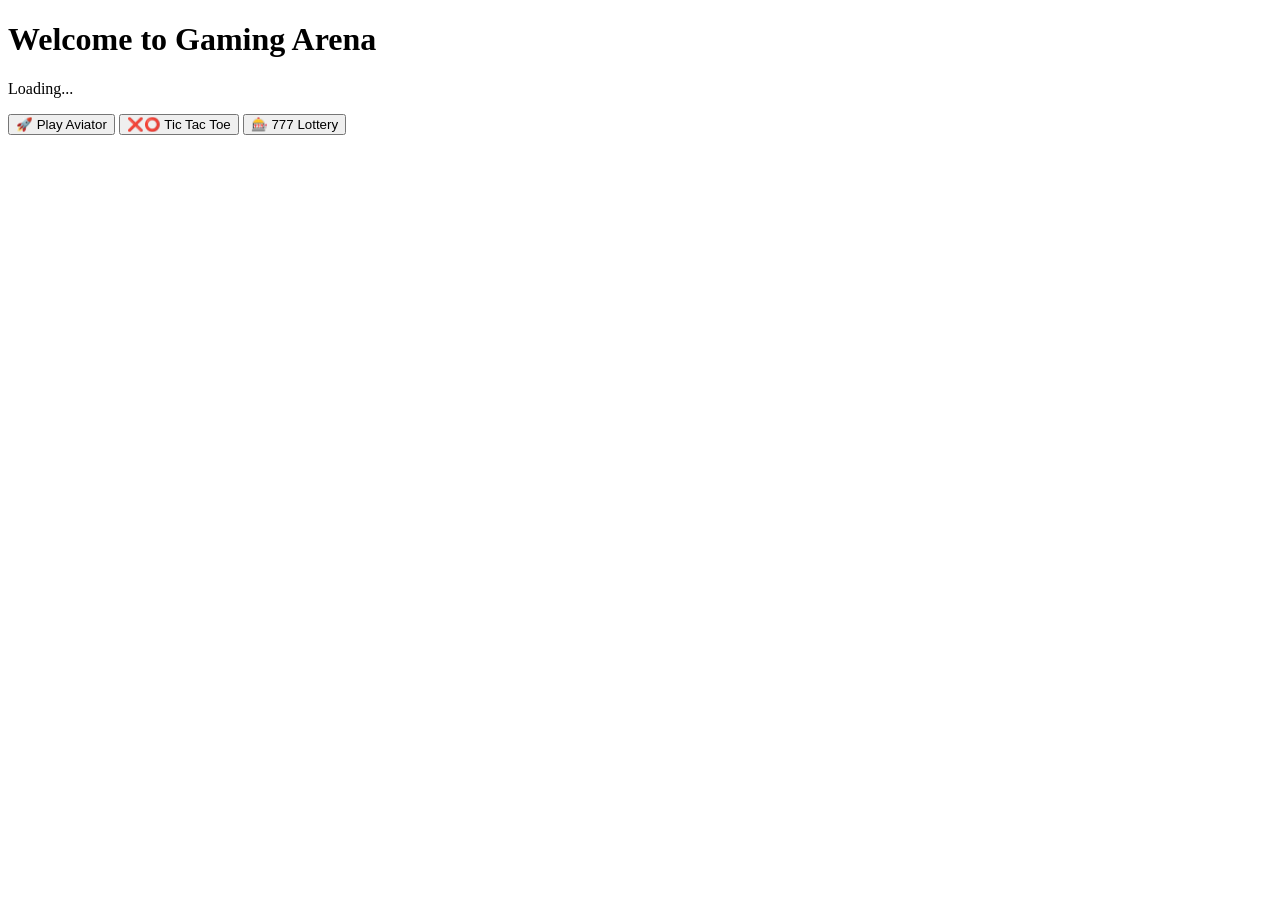
==== index.html @ 608b898a "Add initial HTML structure for game bot" ====
<!DOCTYPE html>
<html lang="en">
<head>
    <meta charset="UTF-8">
    <meta name="viewport" content="width=device-width, initial-scale=1.0">
    <title>My Game Bot</title>
    <!-- Telegram WebApp SDK -->
    <script src="https://telegram.org/js/telegram-web-app.js"></script>
    <link rel="stylesheet" href="style.css">
</head>
<body>
    <div class="container">
        <h1>Welcome to Gaming Arena</h1>
        <p id="user-info">Loading...</p>
        
        <div class="games">
            <button onclick="playGame('Aviator')">🚀 Play Aviator</button>
            <button onclick="playGame('Tic Tac Toe')">❌⭕ Tic Tac Toe</button>
            <button onclick="playGame('777 Lottery')">🎰 777 Lottery</button>
        </div>
    </div>
    <script src="script.js"></script>
</body>
</html>
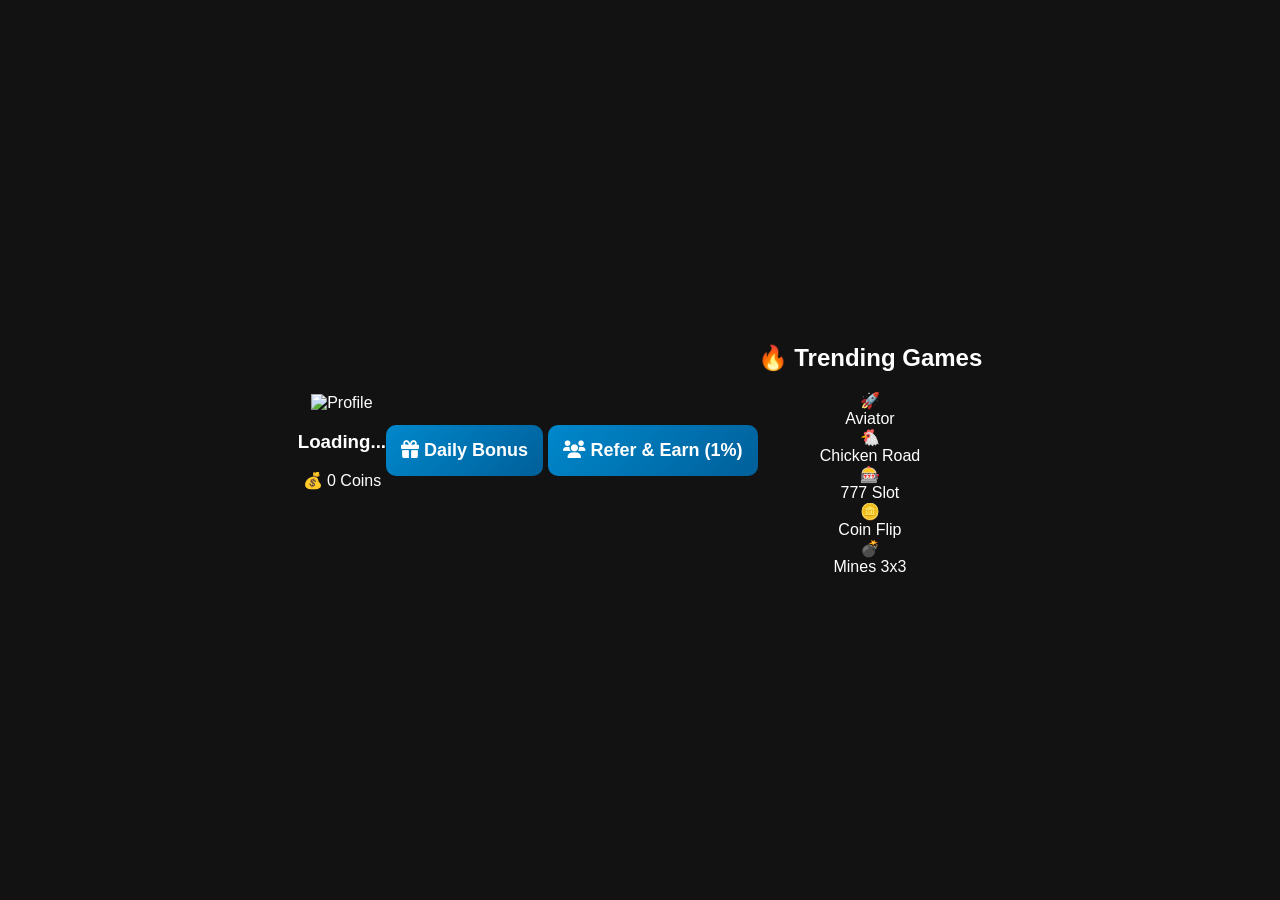
==== commit 1e8b371a: "Update index.html" ====
--- a/index.html
+++ b/index.html
@@ -2,23 +2,69 @@
 <html lang="en">
 <head>
     <meta charset="UTF-8">
-    <meta name="viewport" content="width=device-width, initial-scale=1.0">
-    <title>My Game Bot</title>
-    <!-- Telegram WebApp SDK -->
+    <meta name="viewport" content="width=device-width, initial-scale=1.0, maximum-scale=1.0, user-scalable=no">
+    <title>Pro Gaming Bot</title>
     <script src="https://telegram.org/js/telegram-web-app.js"></script>
     <link rel="stylesheet" href="style.css">
+    <!-- Icons ke liye -->
+    <link rel="stylesheet" href="https://cdnjs.cloudflare.com/ajax/libs/font-awesome/6.0.0/css/all.min.css">
 </head>
 <body>
-    <div class="container">
-        <h1>Welcome to Gaming Arena</h1>
-        <p id="user-info">Loading...</p>
-        
-        <div class="games">
-            <button onclick="playGame('Aviator')">🚀 Play Aviator</button>
-            <button onclick="playGame('Tic Tac Toe')">❌⭕ Tic Tac Toe</button>
-            <button onclick="playGame('777 Lottery')">🎰 777 Lottery</button>
+
+    <!-- Top Header: Profile & Balance -->
+    <header class="top-bar">
+        <div class="profile-section">
+            <img id="user-photo" src="https://via.placeholder.com/50" alt="Profile">
+            <div class="user-info">
+                <h3 id="user-name">Loading...</h3>
+                <p class="balance">💰 <span id="user-balance">0</span> Coins</p>
+            </div>
         </div>
-    </div>
+    </header>
+
+    <!-- Rewards Section (Daily Bonus & Refer) -->
+    <section class="rewards-box">
+        <button id="daily-btn" class="btn reward-btn" onclick="claimDailyBonus()">
+            <i class="fas fa-gift"></i> Daily Bonus
+        </button>
+        <button class="btn refer-btn" onclick="openReferral()">
+            <i class="fas fa-users"></i> Refer & Earn (1%)
+        </button>
+    </section>
+
+    <!-- Games List -->
+    <section class="games-container">
+        <h2>🔥 Trending Games</h2>
+        <div class="games-grid">
+            
+            <div class="game-card" onclick="playGame('Aviator', 10)">
+                <div class="game-icon">🚀</div>
+                <div class="game-title">Aviator</div>
+            </div>
+
+            <div class="game-card" onclick="playGame('Chicken Road', 10)">
+                <div class="game-icon">🐔</div>
+                <div class="game-title">Chicken Road</div>
+            </div>
+
+            <div class="game-card" onclick="playGame('777 Slot', 10)">
+                <div class="game-icon">🎰</div>
+                <div class="game-title">777 Slot</div>
+            </div>
+
+            <div class="game-card" onclick="playGame('Flip', 10)">
+                <div class="game-icon">🪙</div>
+                <div class="game-title">Coin Flip</div>
+            </div>
+
+            <div class="game-card" onclick="playGame('Mines', 10)">
+                <div class="game-icon">💣</div>
+                <div class="game-title">Mines 3x3</div>
+            </div>
+
+        </div>
+    </section>
+
     <script src="script.js"></script>
 </body>
 </html>
--- a/style.css
+++ b/style.css
@@ -0,0 +1,48 @@
+body {
+    background-color: #121212;
+    color: white;
+    font-family: 'Arial', sans-serif;
+    display: flex;
+    justify-content: center;
+    align-items: center;
+    height: 100vh;
+    margin: 0;
+    text-align: center;
+}
+
+.container {
+    background: #1e1e1e;
+    padding: 30px;
+    border-radius: 15px;
+    box-shadow: 0px 4px 15px rgba(0, 0, 0, 0.5);
+    width: 90%;
+    max-width: 400px;
+}
+
+h1 {
+    font-size: 24px;
+    margin-bottom: 10px;
+}
+
+.games {
+    display: flex;
+    flex-direction: column;
+    gap: 15px;
+    margin-top: 25px;
+}
+
+button {
+    background: linear-gradient(135deg, #0088cc, #005f99);
+    color: white;
+    border: none;
+    padding: 15px;
+    font-size: 18px;
+    border-radius: 10px;
+    cursor: pointer;
+    font-weight: bold;
+    transition: transform 0.2s;
+}
+
+button:active {
+    transform: scale(0.95);
+}
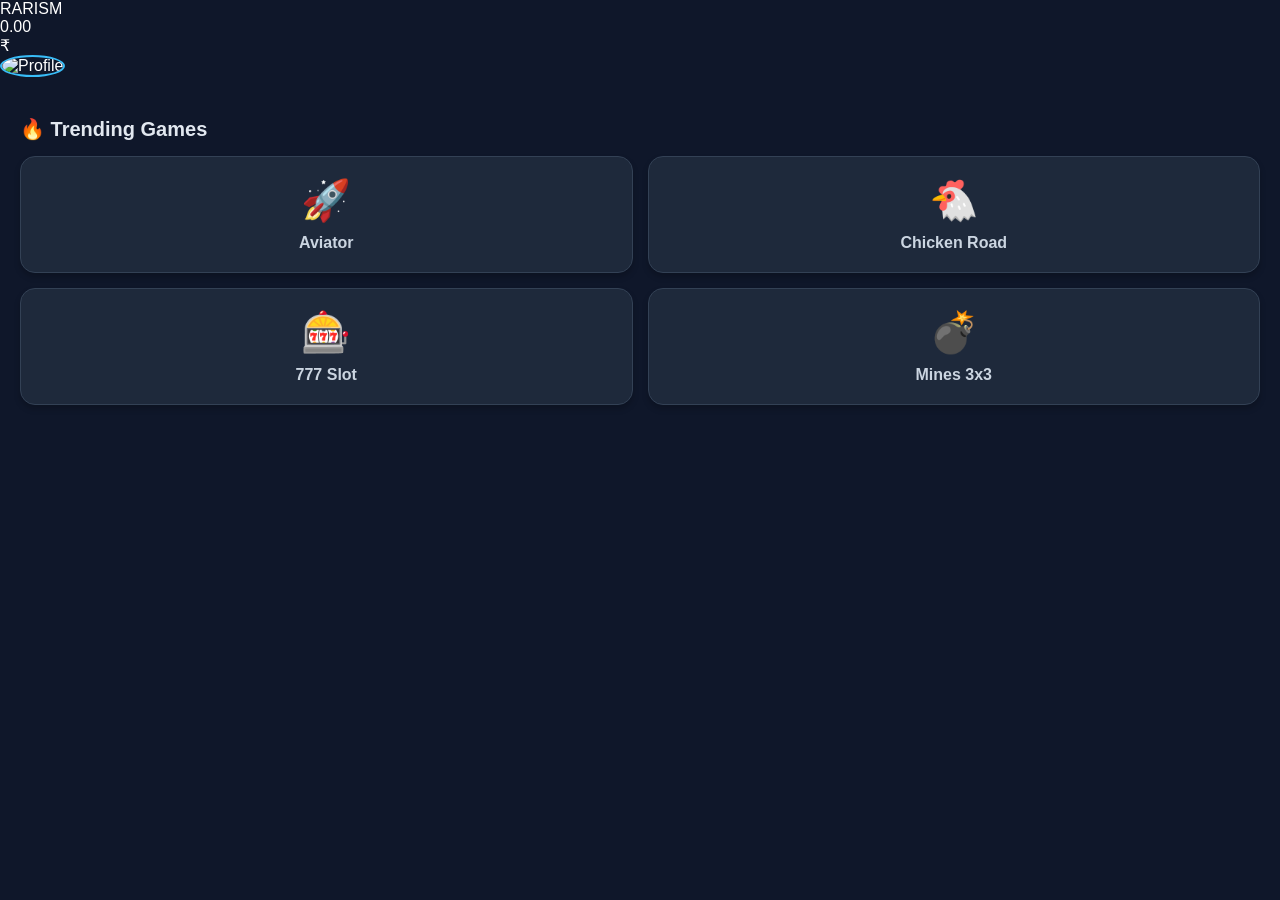
==== commit cdea644a: "Update index.html" ====
--- a/index.html
+++ b/index.html
@@ -3,67 +3,65 @@
 <head>
     <meta charset="UTF-8">
     <meta name="viewport" content="width=device-width, initial-scale=1.0, maximum-scale=1.0, user-scalable=no">
-    <title>Pro Gaming Bot</title>
+    <title>Rarism Gaming</title>
     <script src="https://telegram.org/js/telegram-web-app.js"></script>
     <link rel="stylesheet" href="style.css">
-    <!-- Icons ke liye -->
     <link rel="stylesheet" href="https://cdnjs.cloudflare.com/ajax/libs/font-awesome/6.0.0/css/all.min.css">
 </head>
 <body>
 
-    <!-- Top Header: Profile & Balance -->
-    <header class="top-bar">
-        <div class="profile-section">
-            <img id="user-photo" src="https://via.placeholder.com/50" alt="Profile">
-            <div class="user-info">
-                <h3 id="user-name">Loading...</h3>
-                <p class="balance">💰 <span id="user-balance">0</span> Coins</p>
+    <!-- Naya Top Header -->
+    <header class="new-top-bar">
+        <div class="logo-text">RARISM</div>
+        <div class="user-controls">
+            <div class="balance-pill" onclick="openWallet()">
+                <span id="user-balance">0.00</span>
+                <div class="currency-icon">₹</div>
             </div>
+            <img id="user-photo" src="https://i.imgur.com/6M6H1hU.png" alt="Profile">
         </div>
     </header>
 
-    <!-- Rewards Section (Daily Bonus & Refer) -->
-    <section class="rewards-box">
-        <button id="daily-btn" class="btn reward-btn" onclick="claimDailyBonus()">
-            <i class="fas fa-gift"></i> Daily Bonus
-        </button>
-        <button class="btn refer-btn" onclick="openReferral()">
-            <i class="fas fa-users"></i> Refer & Earn (1%)
-        </button>
-    </section>
+    <!-- Games Section (Same as before, with basic layout) -->
+    <div id="main-dashboard" style="padding-top: 20px;">
+        <section class="games-container">
+            <h2>🔥 Trending Games</h2>
+            <div class="games-grid">
+                <div class="game-card" onclick="alert('Aviator coming soon!')"><div class="game-icon">🚀</div><div class="game-title">Aviator</div></div>
+                <div class="game-card" onclick="alert('Chicken Road coming soon!')"><div class="game-icon">🐔</div><div class="game-title">Chicken Road</div></div>
+                <div class="game-card" onclick="alert('777 Slot coming soon!')"><div class="game-icon">🎰</div><div class="game-title">777 Slot</div></div>
+                <div class="game-card" onclick="alert('Mines coming soon!')"><div class="game-icon">💣</div><div class="game-title">Mines 3x3</div></div>
+            </div>
+        </section>
+    </div>
 
-    <!-- Games List -->
-    <section class="games-container">
-        <h2>🔥 Trending Games</h2>
-        <div class="games-grid">
-            
-            <div class="game-card" onclick="playGame('Aviator', 10)">
-                <div class="game-icon">🚀</div>
-                <div class="game-title">Aviator</div>
-            </div>
+    <!-- WALLET MODALS (Hidden by default) -->
+    <div id="overlay" class="overlay" style="display:none;"></div>
 
-            <div class="game-card" onclick="playGame('Chicken Road', 10)">
-                <div class="game-icon">🐔</div>
-                <div class="game-title">Chicken Road</div>
-            </div>
+    <!-- 1. Wallet Action Modal -->
+    <div id="wallet-modal" class="modal" style="display:none;">
+        <h2>Wallet</h2>
+        <button class="action-btn deposit-btn" onclick="openDepositAmount()">⬇ Deposit</button>
+        <button class="action-btn withdraw-btn" onclick="alert('Withdrawal feature coming soon!')">⬆ Withdrawal</button>
+        <button class="close-btn" onclick="closeModals()">Close</button>
+    </div>
 
-            <div class="game-card" onclick="playGame('777 Slot', 10)">
-                <div class="game-icon">🎰</div>
-                <div class="game-title">777 Slot</div>
-            </div>
+    <!-- 2. Deposit Amount Modal -->
+    <div id="amount-modal" class="modal" style="display:none;">
+        <h2>Enter Amount</h2>
+        <input type="number" id="deposit-amount" placeholder="₹ Amount (Min 100)" min="100">
+        <button class="action-btn deposit-btn" onclick="generateQR()">Next</button>
+        <button class="close-btn" onclick="closeModals()">Cancel</button>
+    </div>
 
-            <div class="game-card" onclick="playGame('Flip', 10)">
-                <div class="game-icon">🪙</div>
-                <div class="game-title">Coin Flip</div>
-            </div>
-
-            <div class="game-card" onclick="playGame('Mines', 10)">
-                <div class="game-icon">💣</div>
-                <div class="game-title">Mines 3x3</div>
-            </div>
-
-        </div>
-    </section>
+    <!-- 3. QR Code Modal -->
+    <div id="qr-modal" class="modal" style="display:none;">
+        <h2>Pay via UPI</h2>
+        <p>Scan QR to pay <strong id="show-amount">₹0</strong></p>
+        <img id="qr-code-img" src="" alt="UPI QR Code" style="margin: 15px 0; border-radius: 10px;">
+        <button class="action-btn deposit-btn" onclick="sendAdminRequest()">Done (Payment Sent)</button>
+        <button class="close-btn" onclick="closeModals()">Cancel</button>
+    </div>
 
     <script src="script.js"></script>
 </body>
--- a/style.css
+++ b/style.css
@@ -1,48 +1,125 @@
+* {
+    margin: 0;
+    padding: 0;
+    box-sizing: border-box;
+    font-family: 'Segoe UI', Tahoma, Geneva, Verdana, sans-serif;
+}
+
 body {
-    background-color: #121212;
+    background-color: #0f172a; /* Deep modern dark blue */
     color: white;
-    font-family: 'Arial', sans-serif;
+    padding-bottom: 20px;
+}
+
+/* Header & Profile */
+.top-bar {
+    background: linear-gradient(135deg, #1e293b, #0f172a);
+    padding: 20px;
+    border-bottom: 1px solid #334155;
+    box-shadow: 0 4px 10px rgba(0,0,0,0.3);
+}
+
+.profile-section {
+    display: flex;
+    align-items: center;
+    gap: 15px;
+}
+
+#user-photo {
+    width: 50px;
+    height: 50px;
+    border-radius: 50%;
+    border: 2px solid #38bdf8; /* Neon blue border */
+    object-fit: cover;
+}
+
+.user-info h3 {
+    font-size: 18px;
+    margin-bottom: 5px;
+}
+
+.balance {
+    font-size: 16px;
+    color: #fbbf24; /* Gold color */
+    font-weight: bold;
+}
+
+/* Rewards Section */
+.rewards-box {
+    display: flex;
+    justify-content: space-between;
+    padding: 15px 20px;
+    gap: 10px;
+}
+
+.btn {
+    flex: 1;
+    padding: 12px;
+    border: none;
+    border-radius: 10px;
+    font-size: 14px;
+    font-weight: bold;
+    cursor: pointer;
     display: flex;
     justify-content: center;
     align-items: center;
-    height: 100vh;
-    margin: 0;
-    text-align: center;
+    gap: 8px;
+    color: white;
+    transition: 0.2s;
 }
 
-.container {
-    background: #1e1e1e;
-    padding: 30px;
-    border-radius: 15px;
-    box-shadow: 0px 4px 15px rgba(0, 0, 0, 0.5);
-    width: 90%;
-    max-width: 400px;
+.btn:active { transform: scale(0.95); }
+
+.reward-btn {
+    background: linear-gradient(135deg, #f59e0b, #d97706);
+    box-shadow: 0 4px 10px rgba(245, 158, 11, 0.3);
 }
 
-h1 {
-    font-size: 24px;
+.refer-btn {
+    background: linear-gradient(135deg, #10b981, #059669);
+    box-shadow: 0 4px 10px rgba(16, 185, 129, 0.3);
+}
+
+/* Games Section */
+.games-container {
+    padding: 20px;
+}
+
+.games-container h2 {
+    font-size: 20px;
+    margin-bottom: 15px;
+    color: #e2e8f0;
+}
+
+.games-grid {
+    display: grid;
+    grid-template-columns: repeat(2, 1fr); /* 2 items per row */
+    gap: 15px;
+}
+
+.game-card {
+    background: #1e293b;
+    border: 1px solid #334155;
+    border-radius: 15px;
+    padding: 20px;
+    text-align: center;
+    cursor: pointer;
+    transition: 0.2s;
+    box-shadow: 0 4px 6px rgba(0,0,0,0.2);
+}
+
+.game-card:active {
+    transform: scale(0.95);
+    background: #334155;
+}
+
+.game-icon {
+    font-size: 40px;
     margin-bottom: 10px;
 }
 
-.games {
-    display: flex;
-    flex-direction: column;
-    gap: 15px;
-    margin-top: 25px;
+.game-title {
+    font-size: 16px;
+    font-weight: bold;
+    color: #cbd5e1;
 }
-
-button {
-    background: linear-gradient(135deg, #0088cc, #005f99);
-    color: white;
-    border: none;
-    padding: 15px;
-    font-size: 18px;
-    border-radius: 10px;
-    cursor: pointer;
-    font-weight: bold;
-    transition: transform 0.2s;
-}
-
-button:active {
-    transform: scale(0.95);
-}
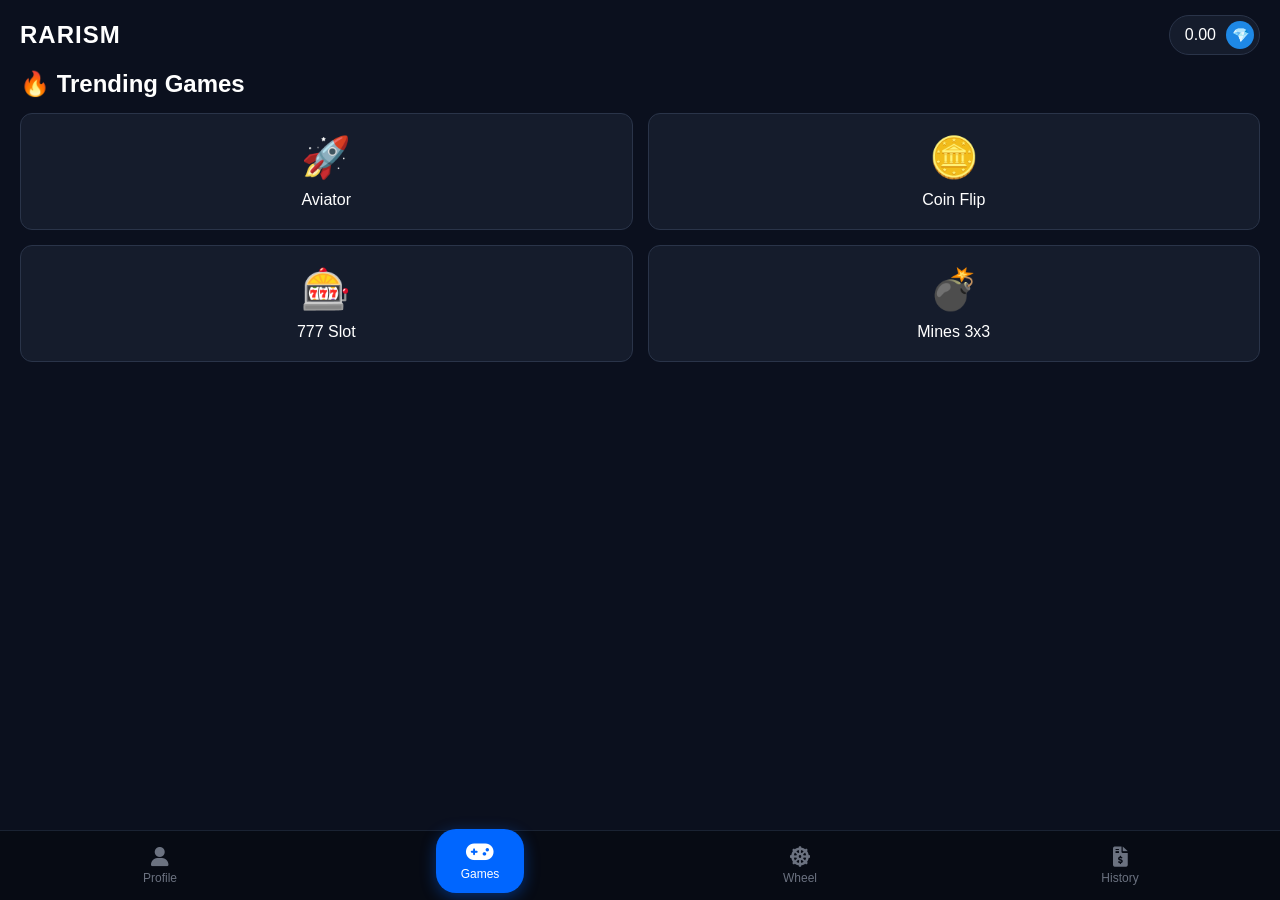
==== commit e211f5d4: "Update index.html" ====
--- a/index.html
+++ b/index.html
@@ -10,58 +10,90 @@
 </head>
 <body>
 
-    <!-- Naya Top Header -->
+    <!-- Header -->
     <header class="new-top-bar">
         <div class="logo-text">RARISM</div>
         <div class="user-controls">
-            <div class="balance-pill" onclick="openWallet()">
+            <div class="balance-pill" onclick="switchPage('profile')">
                 <span id="user-balance">0.00</span>
-                <div class="currency-icon">₹</div>
+                <div class="currency-icon">💎</div>
             </div>
-            <img id="user-photo" src="https://i.imgur.com/6M6H1hU.png" alt="Profile">
         </div>
     </header>
 
-    <!-- Games Section (Same as before, with basic layout) -->
-    <div id="main-dashboard" style="padding-top: 20px;">
+    <!-- PAGE 1: GAMES (Default) -->
+    <div id="page-games" class="page active">
         <section class="games-container">
             <h2>🔥 Trending Games</h2>
             <div class="games-grid">
                 <div class="game-card" onclick="alert('Aviator coming soon!')"><div class="game-icon">🚀</div><div class="game-title">Aviator</div></div>
-                <div class="game-card" onclick="alert('Chicken Road coming soon!')"><div class="game-icon">🐔</div><div class="game-title">Chicken Road</div></div>
+                <div class="game-card" onclick="alert('Coin Flip Coming soon!')"><div class="game-icon">🪙</div><div class="game-title">Coin Flip</div></div>
                 <div class="game-card" onclick="alert('777 Slot coming soon!')"><div class="game-icon">🎰</div><div class="game-title">777 Slot</div></div>
                 <div class="game-card" onclick="alert('Mines coming soon!')"><div class="game-icon">💣</div><div class="game-title">Mines 3x3</div></div>
             </div>
         </section>
     </div>
 
-    <!-- WALLET MODALS (Hidden by default) -->
-    <div id="overlay" class="overlay" style="display:none;"></div>
+    <!-- PAGE 2: PROFILE -->
+    <div id="page-profile" class="page" style="display: none;">
+        <div class="profile-header">
+            <img id="profile-dp" src="https://i.imgur.com/6M6H1hU.png" alt="Profile">
+            <h2 id="profile-name">Guest Player</h2>
+            <p>ID: <span id="profile-id">000000</span></p>
+        </div>
+        
+        <div class="wallet-section">
+            <h3>Total Balance: <span id="profile-balance">0.00</span> 💎 Grams</h3>
+            <div class="wallet-buttons">
+                <button class="btn deposit-btn" onclick="alert('Deposit form here')">⬇ Deposit</button>
+                <button class="btn withdraw-btn" onclick="alert('Withdraw form here')">⬆ Withdraw</button>
+            </div>
+        </div>
 
-    <!-- 1. Wallet Action Modal -->
-    <div id="wallet-modal" class="modal" style="display:none;">
-        <h2>Wallet</h2>
-        <button class="action-btn deposit-btn" onclick="openDepositAmount()">⬇ Deposit</button>
-        <button class="action-btn withdraw-btn" onclick="alert('Withdrawal feature coming soon!')">⬆ Withdrawal</button>
-        <button class="close-btn" onclick="closeModals()">Close</button>
+        <div class="referral-box">
+            <h3>👥 Refer & Earn</h3>
+            <p>Get 1 FREE Spin for every referral!</p>
+            <button class="btn refer-btn" onclick="copyRefLink()">Copy Referral Link</button>
+        </div>
     </div>
 
-    <!-- 2. Deposit Amount Modal -->
-    <div id="amount-modal" class="modal" style="display:none;">
-        <h2>Enter Amount</h2>
-        <input type="number" id="deposit-amount" placeholder="₹ Amount (Min 100)" min="100">
-        <button class="action-btn deposit-btn" onclick="generateQR()">Next</button>
-        <button class="close-btn" onclick="closeModals()">Cancel</button>
+    <!-- PAGE 3: WHEEL -->
+    <div id="page-wheel" class="page" style="display: none;">
+        <h2>Lucky Wheel</h2>
+        <p>Free Spins Available: <strong id="spin-count">0</strong></p>
+        
+        <div class="wheel-box">
+            <div class="pointer">▼</div>
+            <div class="wheel" id="wheel">
+                <!-- JavaScript se slices generate honge -->
+            </div>
+        </div>
+        <button class="btn spin-btn" id="spin-button" onclick="spinWheel()">SPIN NOW</button>
     </div>
 
-    <!-- 3. QR Code Modal -->
-    <div id="qr-modal" class="modal" style="display:none;">
-        <h2>Pay via UPI</h2>
-        <p>Scan QR to pay <strong id="show-amount">₹0</strong></p>
-        <img id="qr-code-img" src="" alt="UPI QR Code" style="margin: 15px 0; border-radius: 10px;">
-        <button class="action-btn deposit-btn" onclick="sendAdminRequest()">Done (Payment Sent)</button>
-        <button class="close-btn" onclick="closeModals()">Cancel</button>
+    <!-- PAGE 4: HISTORY -->
+    <div id="page-history" class="page" style="display: none;">
+        <h2>Transaction History</h2>
+        <div class="history-list" id="history-container">
+            <!-- JavaScript se transactions yahan aayenge -->
+        </div>
     </div>
+
+    <!-- BOTTOM NAVIGATION (Based on 1000054566.png) -->
+    <nav class="bottom-nav">
+        <div class="nav-item" onclick="switchPage('profile')" id="nav-profile">
+            <i class="fas fa-user"></i><span>Profile</span>
+        </div>
+        <div class="nav-item nav-center active" onclick="switchPage('games')" id="nav-games">
+            <div class="center-btn"><i class="fas fa-gamepad"></i><span>Games</span></div>
+        </div>
+        <div class="nav-item" onclick="switchPage('wheel')" id="nav-wheel">
+            <i class="fas fa-dharmachakra"></i><span>Wheel</span>
+        </div>
+        <div class="nav-item" onclick="switchPage('history')" id="nav-history">
+            <i class="fas fa-file-invoice-dollar"></i><span>History</span>
+        </div>
+    </nav>
 
     <script src="script.js"></script>
 </body>
--- a/style.css
+++ b/style.css
@@ -1,125 +1,47 @@
-* {
-    margin: 0;
-    padding: 0;
-    box-sizing: border-box;
-    font-family: 'Segoe UI', Tahoma, Geneva, Verdana, sans-serif;
-}
+* { margin: 0; padding: 0; box-sizing: border-box; font-family: 'Segoe UI', sans-serif; }
+body { background-color: #0b101e; color: white; padding-bottom: 80px; } /* Padding for nav */
 
-body {
-    background-color: #0f172a; /* Deep modern dark blue */
-    color: white;
-    padding-bottom: 20px;
-}
+.new-top-bar { display: flex; justify-content: space-between; align-items: center; padding: 15px 20px; background-color: #0b101e; }
+.logo-text { font-size: 24px; font-weight: 900; letter-spacing: 1px; }
+.balance-pill { display: flex; align-items: center; background: #151c2c; border: 1px solid #2a3449; padding: 5px 5px 5px 15px; border-radius: 30px; cursor: pointer; gap: 10px; }
+.currency-icon { background: #1e88e5; color: white; width: 28px; height: 28px; border-radius: 50%; display: flex; justify-content: center; align-items: center; font-size: 14px; }
 
-/* Header & Profile */
-.top-bar {
-    background: linear-gradient(135deg, #1e293b, #0f172a);
-    padding: 20px;
-    border-bottom: 1px solid #334155;
-    box-shadow: 0 4px 10px rgba(0,0,0,0.3);
-}
+/* Dashboard & Cards */
+.page { animation: fadeIn 0.3s ease-in-out; }
+@keyframes fadeIn { from { opacity: 0; transform: translateY(10px); } to { opacity: 1; transform: translateY(0); } }
+.games-container { padding: 0 20px; }
+.games-grid { display: grid; grid-template-columns: repeat(2, 1fr); gap: 15px; margin-top: 15px; }
+.game-card { background: #151c2c; border: 1px solid #2a3449; border-radius: 12px; padding: 20px; text-align: center; cursor: pointer; }
+.game-icon { font-size: 40px; margin-bottom: 10px; }
 
-.profile-section {
-    display: flex;
-    align-items: center;
-    gap: 15px;
-}
+/* Profile Page */
+.profile-header { text-align: center; padding: 20px; }
+#profile-dp { width: 80px; height: 80px; border-radius: 50%; border: 3px solid #1e88e5; margin-bottom: 10px; }
+.wallet-section, .referral-box { background: #151c2c; margin: 15px 20px; padding: 20px; border-radius: 12px; text-align: center; border: 1px solid #2a3449; }
+.wallet-buttons { display: flex; gap: 10px; margin-top: 15px; }
+.btn { flex: 1; padding: 12px; border: none; border-radius: 8px; font-weight: bold; cursor: pointer; color: white; }
+.deposit-btn { background: #10b981; } .withdraw-btn { background: #ef4444; } .refer-btn { background: #3b82f6; width: 100%; margin-top: 10px;}
 
-#user-photo {
-    width: 50px;
-    height: 50px;
-    border-radius: 50%;
-    border: 2px solid #38bdf8; /* Neon blue border */
-    object-fit: cover;
-}
+/* Wheel Page */
+#page-wheel { text-align: center; padding: 20px; overflow: hidden; }
+.wheel-box { position: relative; width: 300px; height: 300px; margin: 30px auto; }
+.pointer { position: absolute; top: -15px; left: 50%; transform: translateX(-50%); font-size: 30px; color: #ef4444; z-index: 10; }
+.wheel { width: 100%; height: 100%; border-radius: 50%; border: 5px solid #1e88e5; position: relative; overflow: hidden; transition: transform 4s cubic-bezier(0.17, 0.67, 0.1, 1); background: #151c2c; }
+.wheel-slice { position: absolute; width: 50%; height: 50%; top: 0; right: 0; transform-origin: 0% 100%; border-left: 1px solid rgba(255,255,255,0.2); display: flex; justify-content: center; align-items: center; }
+.wheel-slice span { position: absolute; top: 30px; left: -25px; transform: rotate(75deg); font-weight: bold; font-size: 14px; color: white; width: 60px; text-align: center; }
+.spin-btn { background: linear-gradient(135deg, #f59e0b, #d97706); width: 80%; font-size: 20px; margin-top: 20px; padding: 15px; }
 
-.user-info h3 {
-    font-size: 18px;
-    margin-bottom: 5px;
-}
+/* History Page */
+#page-history { padding: 20px; }
+.history-item { display: flex; justify-content: space-between; background: #151c2c; padding: 15px; margin-bottom: 10px; border-radius: 8px; border: 1px solid #2a3449; }
+.hist-win { color: #10b981; } .hist-loss { color: #ef4444; }
 
-.balance {
-    font-size: 16px;
-    color: #fbbf24; /* Gold color */
-    font-weight: bold;
-}
+/* Bottom Navigation (From 1000054566.png) */
+.bottom-nav { position: fixed; bottom: 0; left: 0; width: 100%; height: 70px; background: #070b14; display: flex; justify-content: space-around; align-items: center; border-top: 1px solid #1a2333; z-index: 100; }
+.nav-item { display: flex; flex-direction: column; align-items: center; color: #6b7280; font-size: 12px; cursor: pointer; transition: 0.3s; width: 25%; }
+.nav-item i { font-size: 20px; margin-bottom: 4px; }
+.nav-item.active { color: white; }
 
-/* Rewards Section */
-.rewards-box {
-    display: flex;
-    justify-content: space-between;
-    padding: 15px 20px;
-    gap: 10px;
-}
-
-.btn {
-    flex: 1;
-    padding: 12px;
-    border: none;
-    border-radius: 10px;
-    font-size: 14px;
-    font-weight: bold;
-    cursor: pointer;
-    display: flex;
-    justify-content: center;
-    align-items: center;
-    gap: 8px;
-    color: white;
-    transition: 0.2s;
-}
-
-.btn:active { transform: scale(0.95); }
-
-.reward-btn {
-    background: linear-gradient(135deg, #f59e0b, #d97706);
-    box-shadow: 0 4px 10px rgba(245, 158, 11, 0.3);
-}
-
-.refer-btn {
-    background: linear-gradient(135deg, #10b981, #059669);
-    box-shadow: 0 4px 10px rgba(16, 185, 129, 0.3);
-}
-
-/* Games Section */
-.games-container {
-    padding: 20px;
-}
-
-.games-container h2 {
-    font-size: 20px;
-    margin-bottom: 15px;
-    color: #e2e8f0;
-}
-
-.games-grid {
-    display: grid;
-    grid-template-columns: repeat(2, 1fr); /* 2 items per row */
-    gap: 15px;
-}
-
-.game-card {
-    background: #1e293b;
-    border: 1px solid #334155;
-    border-radius: 15px;
-    padding: 20px;
-    text-align: center;
-    cursor: pointer;
-    transition: 0.2s;
-    box-shadow: 0 4px 6px rgba(0,0,0,0.2);
-}
-
-.game-card:active {
-    transform: scale(0.95);
-    background: #334155;
-}
-
-.game-icon {
-    font-size: 40px;
-    margin-bottom: 10px;
-}
-
-.game-title {
-    font-size: 16px;
-    font-weight: bold;
-    color: #cbd5e1;
-}
+/* Center Game Button Style */
+.nav-center .center-btn { background: #0066FF; color: white; padding: 12px 25px; border-radius: 20px; display: flex; flex-direction: column; align-items: center; box-shadow: 0 4px 15px rgba(0, 102, 255, 0.4); transform: translateY(-5px); }
+.nav-center .center-btn i { font-size: 22px; }
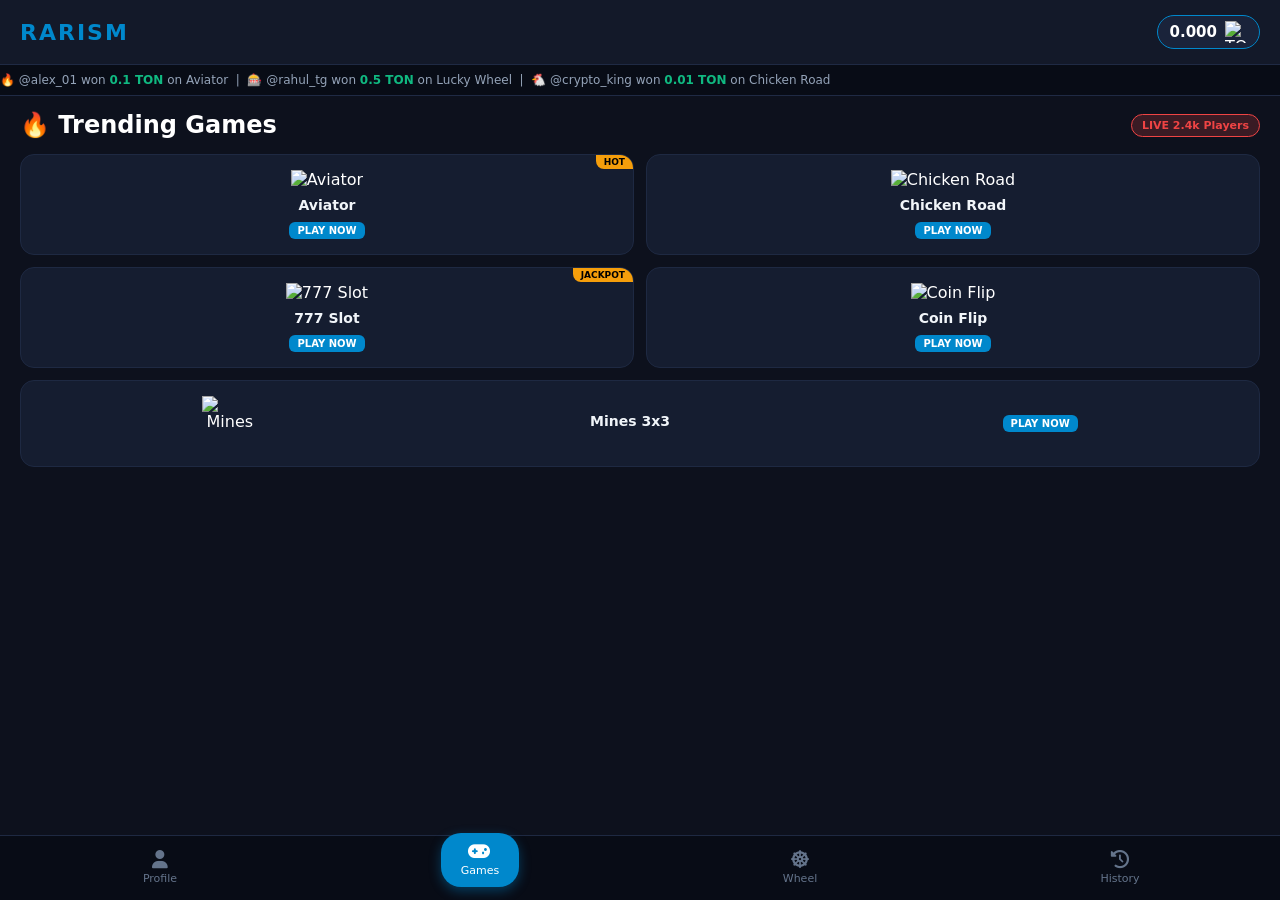
==== commit d48a6133: "Update index.html" ====
--- a/index.html
+++ b/index.html
@@ -3,71 +3,121 @@
 <head>
     <meta charset="UTF-8">
     <meta name="viewport" content="width=device-width, initial-scale=1.0, maximum-scale=1.0, user-scalable=no">
-    <title>Rarism Gaming</title>
+    <title>Rarism Gaming - TON Casino</title>
     <script src="https://telegram.org/js/telegram-web-app.js"></script>
     <link rel="stylesheet" href="style.css">
-    <link rel="stylesheet" href="https://cdnjs.cloudflare.com/ajax/libs/font-awesome/6.0.0/css/all.min.css">
+    <link rel="stylesheet" href="https://cdnjs.cloudflare.com/ajax/libs/font-awesome/6.4.0/css/all.min.css">
 </head>
 <body>
 
-    <!-- Header -->
+    <!-- Header with Official TON Coin Image -->
     <header class="new-top-bar">
         <div class="logo-text">RARISM</div>
         <div class="user-controls">
             <div class="balance-pill" onclick="switchPage('profile')">
-                <span id="user-balance">0.00</span>
-                <div class="currency-icon">💎</div>
+                <span id="user-balance">0.000</span>
+                <img src="https://assets.coingecko.com/coins/images/17980/large/ton_symbol.png" class="ton-icon" alt="TON">
             </div>
         </div>
     </header>
 
-    <!-- PAGE 1: GAMES (Default) -->
+    <!-- Live Winners Ticker Bar (AI Feature) -->
+    <div class="live-ticker">
+        <div class="ticker-content" id="ticker-text">
+            🔥 <span>@alex_01</span> won <b>0.1 TON</b> on Aviator &nbsp;|&nbsp; 
+            🎰 <span>@rahul_tg</span> won <b>0.5 TON</b> on Lucky Wheel &nbsp;|&nbsp;
+            🐔 <span>@crypto_king</span> won <b>0.01 TON</b> on Chicken Road
+        </div>
+    </div>
+
+    <!-- PAGE 1: GAMES -->
     <div id="page-games" class="page active">
         <section class="games-container">
-            <h2>🔥 Trending Games</h2>
+            <div class="section-title">
+                <h2>🔥 Trending Games</h2>
+                <span class="live-badge">LIVE 2.4k Players</span>
+            </div>
+            
             <div class="games-grid">
-                <div class="game-card" onclick="alert('Aviator coming soon!')"><div class="game-icon">🚀</div><div class="game-title">Aviator</div></div>
-                <div class="game-card" onclick="alert('Coin Flip Coming soon!')"><div class="game-icon">🪙</div><div class="game-title">Coin Flip</div></div>
-                <div class="game-card" onclick="alert('777 Slot coming soon!')"><div class="game-icon">🎰</div><div class="game-title">777 Slot</div></div>
-                <div class="game-card" onclick="alert('Mines coming soon!')"><div class="game-icon">💣</div><div class="game-title">Mines 3x3</div></div>
+                
+                <div class="game-card" onclick="alert('Aviator coming soon!')">
+                    <div class="game-badge">HOT</div>
+                    <img src="https://cdn-icons-png.flaticon.com/512/1356/1356479.png" class="game-img" alt="Aviator">
+                    <div class="game-title">Aviator</div>
+                    <span class="play-tag">PLAY NOW</span>
+                </div>
+
+                <div class="game-card" onclick="alert('Chicken Road coming soon!')">
+                    <img src="https://cdn-icons-png.flaticon.com/512/2632/2632833.png" class="game-img" alt="Chicken Road">
+                    <div class="game-title">Chicken Road</div>
+                    <span class="play-tag">PLAY NOW</span>
+                </div>
+
+                <div class="game-card" onclick="alert('777 Slot coming soon!')">
+                    <div class="game-badge">JACKPOT</div>
+                    <img src="https://cdn-icons-png.flaticon.com/512/1055/1055663.png" class="game-img" alt="777 Slot">
+                    <div class="game-title">777 Slot</div>
+                    <span class="play-tag">PLAY NOW</span>
+                </div>
+
+                <div class="game-card" onclick="alert('Coin Flip coming soon!')">
+                    <img src="https://cdn-icons-png.flaticon.com/512/1490/1490848.png" class="game-img" alt="Coin Flip">
+                    <div class="game-title">Coin Flip</div>
+                    <span class="play-tag">PLAY NOW</span>
+                </div>
+
+                <div class="game-card full-width" onclick="alert('Mines coming soon!')">
+                    <img src="https://cdn-icons-png.flaticon.com/512/811/811452.png" class="game-img" alt="Mines">
+                    <div class="game-title">Mines 3x3</div>
+                    <span class="play-tag">PLAY NOW</span>
+                </div>
+
             </div>
         </section>
     </div>
 
     <!-- PAGE 2: PROFILE -->
     <div id="page-profile" class="page" style="display: none;">
-        <div class="profile-header">
-            <img id="profile-dp" src="https://i.imgur.com/6M6H1hU.png" alt="Profile">
+        <div class="profile-card">
+            <img id="profile-dp" src="https://cdn-icons-png.flaticon.com/512/3177/3177440.png" alt="Profile">
             <h2 id="profile-name">Guest Player</h2>
-            <p>ID: <span id="profile-id">000000</span></p>
+            <p class="user-id">ID: <span id="profile-id">000000</span></p>
         </div>
         
-        <div class="wallet-section">
-            <h3>Total Balance: <span id="profile-balance">0.00</span> 💎 Grams</h3>
+        <div class="wallet-card">
+            <p class="balance-label">Total Balance</p>
+            <h1 class="balance-val"><span id="profile-balance">0.000</span> <small>TON</small></h1>
             <div class="wallet-buttons">
-                <button class="btn deposit-btn" onclick="alert('Deposit form here')">⬇ Deposit</button>
-                <button class="btn withdraw-btn" onclick="alert('Withdraw form here')">⬆ Withdraw</button>
+                <button class="btn deposit-btn" onclick="alert('Deposit Window')"><i class="fas fa-arrow-down"></i> Deposit</button>
+                <button class="btn withdraw-btn" onclick="alert('Withdraw Window')"><i class="fas fa-arrow-up"></i> Withdraw</button>
             </div>
         </div>
 
         <div class="referral-box">
-            <h3>👥 Refer & Earn</h3>
-            <p>Get 1 FREE Spin for every referral!</p>
-            <button class="btn refer-btn" onclick="copyRefLink()">Copy Referral Link</button>
+            <div class="ref-icon"><i class="fas fa-gift"></i></div>
+            <h3>Refer & Earn Spins</h3>
+            <p>Get <b>1 FREE Spin</b> + <b>1% Commission</b> for every referred friend!</p>
+            <button class="btn refer-btn" onclick="copyRefLink()"><i class="fas fa-copy"></i> Copy Referral Link</button>
         </div>
     </div>
 
-    <!-- PAGE 3: WHEEL -->
+    <!-- PAGE 3: WHEEL (RESTRUCTURED NO-SKEW DESIGN) -->
     <div id="page-wheel" class="page" style="display: none;">
-        <h2>Lucky Wheel</h2>
-        <p>Free Spins Available: <strong id="spin-count">0</strong></p>
+        <div class="wheel-header">
+            <h2>💎 TON Lucky Wheel</h2>
+            <div class="spin-counter-badge">Spins Remaining: <strong id="spin-count">1</strong></div>
+        </div>
         
-        <div class="wheel-box">
-            <div class="pointer">▼</div>
-            <div class="wheel" id="wheel">
-                <!-- JavaScript se slices generate honge -->
+        <div class="wheel-container">
+            <div class="wheel-pointer"></div>
+            <div class="wheel-center-cap">
+                <img src="https://assets.coingecko.com/coins/images/17980/large/ton_symbol.png" alt="TON">
+            </div>
+            <div class="wheel-board" id="wheel-board">
+                <!-- Clean JS Rendered Slices -->
             </div>
         </div>
+
         <button class="btn spin-btn" id="spin-button" onclick="spinWheel()">SPIN NOW</button>
     </div>
 
@@ -75,11 +125,23 @@
     <div id="page-history" class="page" style="display: none;">
         <h2>Transaction History</h2>
         <div class="history-list" id="history-container">
-            <!-- JavaScript se transactions yahan aayenge -->
+            <!-- History Records -->
         </div>
     </div>
 
-    <!-- BOTTOM NAVIGATION (Based on 1000054566.png) -->
+    <!-- WIN WINNER MODAL CELEBRATION (AI Feature) -->
+    <div id="win-modal" class="modal-overlay" style="display: none;">
+        <div class="win-card">
+            <div class="sparkles">✨</div>
+            <img src="https://assets.coingecko.com/coins/images/17980/large/ton_symbol.png" class="win-icon" alt="TON">
+            <h2>CONGRATULATIONS!</h2>
+            <p>You won</p>
+            <h1 id="win-amount-text">0.001 TON</h1>
+            <button class="btn claim-btn" onclick="closeWinModal()">CLAIM REWARD</button>
+        </div>
+    </div>
+
+    <!-- BOTTOM NAVIGATION -->
     <nav class="bottom-nav">
         <div class="nav-item" onclick="switchPage('profile')" id="nav-profile">
             <i class="fas fa-user"></i><span>Profile</span>
@@ -91,7 +153,7 @@
             <i class="fas fa-dharmachakra"></i><span>Wheel</span>
         </div>
         <div class="nav-item" onclick="switchPage('history')" id="nav-history">
-            <i class="fas fa-file-invoice-dollar"></i><span>History</span>
+            <i class="fas fa-history"></i><span>History</span>
         </div>
     </nav>
 
--- a/style.css
+++ b/style.css
@@ -1,47 +1,82 @@
-* { margin: 0; padding: 0; box-sizing: border-box; font-family: 'Segoe UI', sans-serif; }
-body { background-color: #0b101e; color: white; padding-bottom: 80px; } /* Padding for nav */
+* { margin: 0; padding: 0; box-sizing: border-box; font-family: 'Segoe UI', system-ui, sans-serif; }
+body { background-color: #0d111d; color: #ffffff; padding-bottom: 80px; overflow-x: hidden; }
 
-.new-top-bar { display: flex; justify-content: space-between; align-items: center; padding: 15px 20px; background-color: #0b101e; }
-.logo-text { font-size: 24px; font-weight: 900; letter-spacing: 1px; }
-.balance-pill { display: flex; align-items: center; background: #151c2c; border: 1px solid #2a3449; padding: 5px 5px 5px 15px; border-radius: 30px; cursor: pointer; gap: 10px; }
-.currency-icon { background: #1e88e5; color: white; width: 28px; height: 28px; border-radius: 50%; display: flex; justify-content: center; align-items: center; font-size: 14px; }
+/* Top Bar */
+.new-top-bar { display: flex; justify-content: space-between; align-items: center; padding: 15px 20px; background: #131929; border-bottom: 1px solid #1f2a44; }
+.logo-text { font-size: 22px; font-weight: 900; letter-spacing: 2px; color: #0088cc; }
+.balance-pill { display: flex; align-items: center; background: #1a233a; border: 1px solid #0088cc; padding: 5px 12px; border-radius: 30px; gap: 8px; cursor: pointer; }
+#user-balance { font-weight: bold; font-size: 15px; color: #ffffff; }
+.ton-icon { width: 22px; height: 22px; }
 
-/* Dashboard & Cards */
-.page { animation: fadeIn 0.3s ease-in-out; }
-@keyframes fadeIn { from { opacity: 0; transform: translateY(10px); } to { opacity: 1; transform: translateY(0); } }
-.games-container { padding: 0 20px; }
-.games-grid { display: grid; grid-template-columns: repeat(2, 1fr); gap: 15px; margin-top: 15px; }
-.game-card { background: #151c2c; border: 1px solid #2a3449; border-radius: 12px; padding: 20px; text-align: center; cursor: pointer; }
-.game-icon { font-size: 40px; margin-bottom: 10px; }
+/* Ticker Bar */
+.live-ticker { background: #080c16; padding: 8px 0; overflow: hidden; white-space: nowrap; border-bottom: 1px solid #1f2a44; font-size: 12px; color: #94a3b8; }
+.ticker-content { display: inline-block; animation: ticker 20s linear infinite; }
+.ticker-content b { color: #10b981; }
+@keyframes ticker { 0% { transform: translateX(100%); } 100% { transform: translateX(-100%); } }
 
-/* Profile Page */
-.profile-header { text-align: center; padding: 20px; }
-#profile-dp { width: 80px; height: 80px; border-radius: 50%; border: 3px solid #1e88e5; margin-bottom: 10px; }
-.wallet-section, .referral-box { background: #151c2c; margin: 15px 20px; padding: 20px; border-radius: 12px; text-align: center; border: 1px solid #2a3449; }
-.wallet-buttons { display: flex; gap: 10px; margin-top: 15px; }
-.btn { flex: 1; padding: 12px; border: none; border-radius: 8px; font-weight: bold; cursor: pointer; color: white; }
-.deposit-btn { background: #10b981; } .withdraw-btn { background: #ef4444; } .refer-btn { background: #3b82f6; width: 100%; margin-top: 10px;}
+/* Section Title */
+.section-title { display: flex; justify-content: space-between; align-items: center; margin-bottom: 15px; }
+.live-badge { background: rgba(239, 68, 68, 0.2); color: #ef4444; padding: 4px 10px; border-radius: 12px; font-size: 11px; font-weight: bold; border: 1px solid #ef4444; }
 
-/* Wheel Page */
-#page-wheel { text-align: center; padding: 20px; overflow: hidden; }
-.wheel-box { position: relative; width: 300px; height: 300px; margin: 30px auto; }
-.pointer { position: absolute; top: -15px; left: 50%; transform: translateX(-50%); font-size: 30px; color: #ef4444; z-index: 10; }
-.wheel { width: 100%; height: 100%; border-radius: 50%; border: 5px solid #1e88e5; position: relative; overflow: hidden; transition: transform 4s cubic-bezier(0.17, 0.67, 0.1, 1); background: #151c2c; }
-.wheel-slice { position: absolute; width: 50%; height: 50%; top: 0; right: 0; transform-origin: 0% 100%; border-left: 1px solid rgba(255,255,255,0.2); display: flex; justify-content: center; align-items: center; }
-.wheel-slice span { position: absolute; top: 30px; left: -25px; transform: rotate(75deg); font-weight: bold; font-size: 14px; color: white; width: 60px; text-align: center; }
-.spin-btn { background: linear-gradient(135deg, #f59e0b, #d97706); width: 80%; font-size: 20px; margin-top: 20px; padding: 15px; }
+/* Games Layout */
+.games-container { padding: 15px 20px; }
+.games-grid { display: grid; grid-template-columns: repeat(2, 1fr); gap: 12px; }
+.game-card { background: #151d30; border: 1px solid #1e2942; border-radius: 14px; padding: 15px; text-align: center; position: relative; overflow: hidden; transition: 0.2s; }
+.game-card:active { transform: scale(0.96); }
+.game-card.full-width { grid-column: span 2; display: flex; align-items: center; justify-content: space-around; }
+.game-card.full-width .game-img { margin-bottom: 0; }
+.game-img { width: 55px; height: 55px; margin-bottom: 8px; object-fit: contain; }
+.game-title { font-weight: bold; font-size: 14px; color: #f1f5f9; margin-bottom: 6px; }
+.play-tag { font-size: 10px; background: #0088cc; color: white; padding: 3px 8px; border-radius: 6px; font-weight: bold; display: inline-block; }
+.game-badge { position: absolute; top: 0; right: 0; background: #f59e0b; color: black; font-size: 9px; font-weight: bold; padding: 2px 8px; border-bottom-left-radius: 8px; }
 
-/* History Page */
+/* Profile & Wallet Cards */
+.profile-card { text-align: center; padding: 20px; background: #151d30; margin: 15px 20px; border-radius: 16px; border: 1px solid #1e2942; }
+#profile-dp { width: 70px; height: 70px; border-radius: 50%; border: 3px solid #0088cc; margin-bottom: 8px; }
+.wallet-card { background: linear-gradient(135deg, #1e2942, #111827); margin: 0 20px 15px; padding: 20px; border-radius: 16px; border: 1px solid #0088cc; text-align: center; }
+.balance-label { font-size: 12px; color: #94a3b8; text-transform: uppercase; }
+.balance-val { font-size: 32px; color: #ffffff; margin: 5px 0 15px; }
+.balance-val small { font-size: 16px; color: #0088cc; }
+.wallet-buttons { display: flex; gap: 10px; }
+.btn { flex: 1; padding: 12px; border: none; border-radius: 10px; font-weight: bold; cursor: pointer; color: white; font-size: 14px; }
+.deposit-btn { background: #10b981; } .withdraw-btn { background: #ef4444; }
+.referral-box { background: #151d30; margin: 0 20px; padding: 20px; border-radius: 16px; border: 1px solid #1e2942; text-align: center; }
+.ref-icon { font-size: 30px; color: #f59e0b; margin-bottom: 5px; }
+.refer-btn { background: #0088cc; width: 100%; margin-top: 12px; }
+
+/* PERFECT CLEAN WHEEL CSS (FIXED SKEW ISSUE) */
+#page-wheel { text-align: center; padding: 15px; }
+.wheel-header h2 { font-size: 20px; margin-bottom: 5px; }
+.spin-counter-badge { display: inline-block; background: #1e2942; padding: 4px 12px; border-radius: 20px; font-size: 12px; color: #f59e0b; border: 1px solid #f59e0b; margin-bottom: 20px; }
+
+.wheel-container { position: relative; width: 310px; height: 310px; margin: 0 auto 25px; border-radius: 50%; border: 6px solid #1e2942; box-shadow: 0 0 25px rgba(0, 136, 204, 0.3); }
+.wheel-pointer { position: absolute; top: -14px; left: 50%; transform: translateX(-50%); width: 0; height: 0; border-left: 12px solid transparent; border-right: 12px solid transparent; border-top: 22px solid #ef4444; z-index: 20; filter: drop-shadow(0 2px 4px rgba(0,0,0,0.5)); }
+.wheel-center-cap { position: absolute; top: 50%; left: 50%; transform: translate(-50%, -50%); width: 50px; height: 50px; background: #131929; border-radius: 50%; border: 3px solid #0088cc; z-index: 10; display: flex; align-items: center; justify-content: center; }
+.wheel-center-cap img { width: 26px; height: 26px; }
+
+.wheel-board { width: 100%; height: 100%; border-radius: 50%; position: relative; overflow: hidden; transition: transform 4s cubic-bezier(0.15, 0.9, 0.2, 1); }
+
+/* Slice Label Styling (Zero Distortion) */
+.wheel-slice-text { position: absolute; top: 50%; left: 50%; width: 100px; height: 30px; margin-top: -15px; margin-left: -50px; transform-origin: center center; text-align: center; font-weight: 800; font-size: 13px; color: #ffffff; text-shadow: 0 1px 3px rgba(0,0,0,0.8); pointer-events: none; }
+
+.spin-btn { background: linear-gradient(135deg, #f59e0b, #d97706); width: 85%; padding: 15px; font-size: 18px; letter-spacing: 1px; box-shadow: 0 4px 15px rgba(245, 158, 11, 0.4); }
+
+/* History List */
 #page-history { padding: 20px; }
-.history-item { display: flex; justify-content: space-between; background: #151c2c; padding: 15px; margin-bottom: 10px; border-radius: 8px; border: 1px solid #2a3449; }
-.hist-win { color: #10b981; } .hist-loss { color: #ef4444; }
+.history-item { display: flex; justify-content: space-between; background: #151d30; padding: 14px; margin-bottom: 10px; border-radius: 10px; border: 1px solid #1e2942; }
+.hist-win { color: #10b981; font-weight: bold; }
 
-/* Bottom Navigation (From 1000054566.png) */
-.bottom-nav { position: fixed; bottom: 0; left: 0; width: 100%; height: 70px; background: #070b14; display: flex; justify-content: space-around; align-items: center; border-top: 1px solid #1a2333; z-index: 100; }
-.nav-item { display: flex; flex-direction: column; align-items: center; color: #6b7280; font-size: 12px; cursor: pointer; transition: 0.3s; width: 25%; }
-.nav-item i { font-size: 20px; margin-bottom: 4px; }
-.nav-item.active { color: white; }
+/* WIN MODAL STYLES */
+.modal-overlay { position: fixed; top: 0; left: 0; width: 100%; height: 100%; background: rgba(0,0,0,0.85); display: flex; justify-content: center; align-items: center; z-index: 1000; animation: fadeIn 0.3s; }
+.win-card { background: #151d30; border: 2px solid #f59e0b; border-radius: 20px; padding: 30px 20px; text-align: center; width: 80%; max-width: 320px; box-shadow: 0 0 30px rgba(245, 158, 11, 0.4); }
+.win-icon { width: 60px; height: 60px; margin-bottom: 10px; }
+.win-card h2 { color: #f59e0b; font-size: 18px; margin-bottom: 5px; }
+.win-card h1 { font-size: 28px; color: #ffffff; margin: 10px 0 20px; }
+.claim-btn { background: #10b981; width: 100%; }
 
-/* Center Game Button Style */
-.nav-center .center-btn { background: #0066FF; color: white; padding: 12px 25px; border-radius: 20px; display: flex; flex-direction: column; align-items: center; box-shadow: 0 4px 15px rgba(0, 102, 255, 0.4); transform: translateY(-5px); }
-.nav-center .center-btn i { font-size: 22px; }
+/* Bottom Nav */
+.bottom-nav { position: fixed; bottom: 0; left: 0; width: 100%; height: 65px; background: #080c16; display: flex; justify-content: space-around; align-items: center; border-top: 1px solid #1e2942; z-index: 100; }
+.nav-item { display: flex; flex-direction: column; align-items: center; color: #64748b; font-size: 11px; cursor: pointer; width: 25%; }
+.nav-item i { font-size: 18px; margin-bottom: 3px; }
+.nav-item.active { color: #0088cc; }
+.nav-center .center-btn { background: #0088cc; color: white; padding: 10px 20px; border-radius: 20px; display: flex; flex-direction: column; align-items: center; transform: translateY(-8px); box-shadow: 0 4px 12px rgba(0, 136, 204, 0.4); }
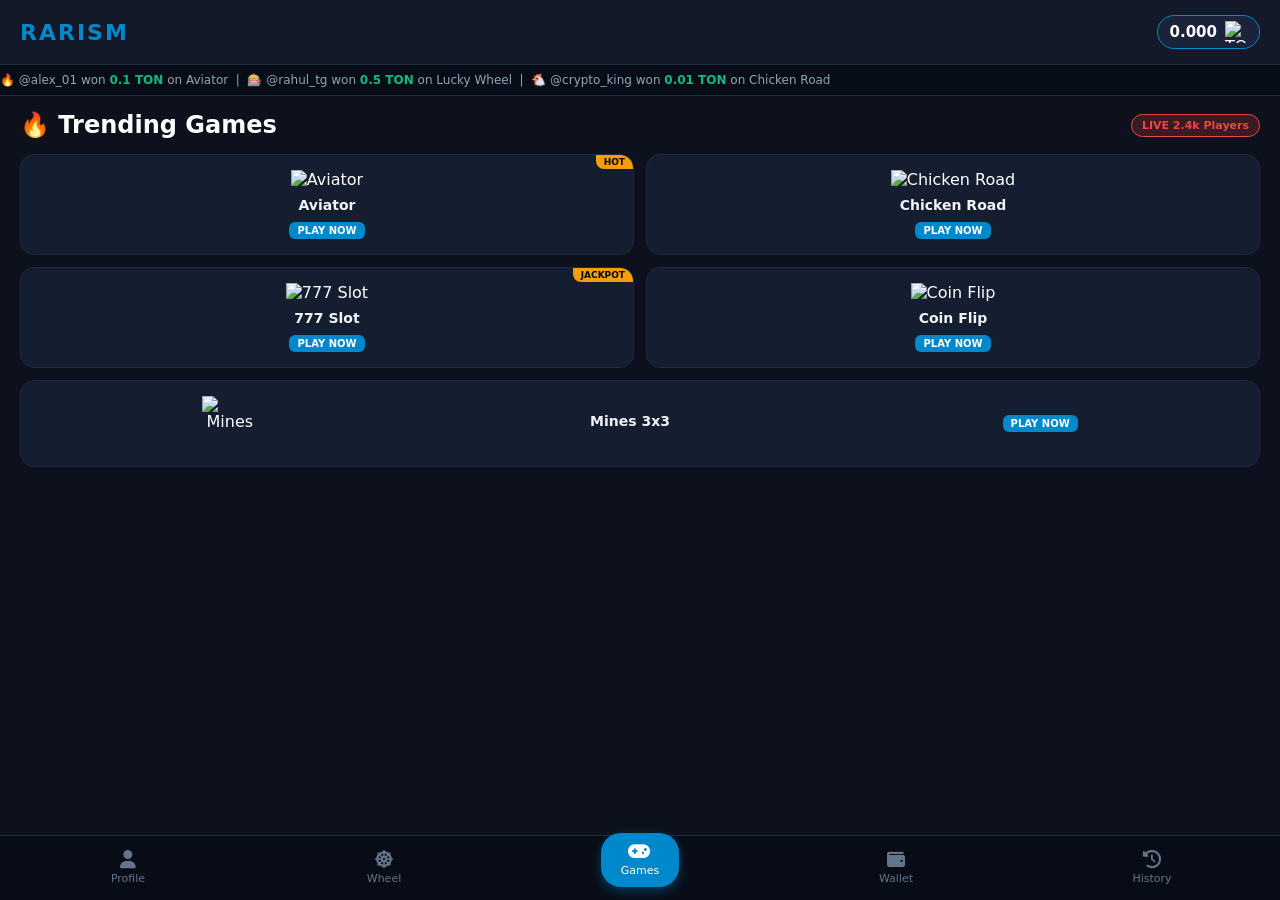
==== commit 8f4929d2: "Update index.html" ====
--- a/index.html
+++ b/index.html
@@ -10,18 +10,18 @@
 </head>
 <body>
 
-    <!-- Header with Official TON Coin Image -->
+    <!-- Header -->
     <header class="new-top-bar">
         <div class="logo-text">RARISM</div>
         <div class="user-controls">
-            <div class="balance-pill" onclick="switchPage('profile')">
+            <div class="balance-pill" onclick="switchPage('wallet')">
                 <span id="user-balance">0.000</span>
                 <img src="https://assets.coingecko.com/coins/images/17980/large/ton_symbol.png" class="ton-icon" alt="TON">
             </div>
         </div>
     </header>
 
-    <!-- Live Winners Ticker Bar (AI Feature) -->
+    <!-- Live Ticker -->
     <div class="live-ticker">
         <div class="ticker-content" id="ticker-text">
             🔥 <span>@alex_01</span> won <b>0.1 TON</b> on Aviator &nbsp;|&nbsp; 
@@ -39,7 +39,6 @@
             </div>
             
             <div class="games-grid">
-                
                 <div class="game-card" onclick="alert('Aviator coming soon!')">
                     <div class="game-badge">HOT</div>
                     <img src="https://cdn-icons-png.flaticon.com/512/1356/1356479.png" class="game-img" alt="Aviator">
@@ -71,41 +70,31 @@
                     <div class="game-title">Mines 3x3</div>
                     <span class="play-tag">PLAY NOW</span>
                 </div>
-
             </div>
         </section>
     </div>
 
-    <!-- PAGE 2: PROFILE -->
+    <!-- PAGE 2: PROFILE (Cleaned - No Deposit/Withdrawal Buttons) -->
     <div id="page-profile" class="page" style="display: none;">
         <div class="profile-card">
             <img id="profile-dp" src="https://cdn-icons-png.flaticon.com/512/3177/3177440.png" alt="Profile">
             <h2 id="profile-name">Guest Player</h2>
             <p class="user-id">ID: <span id="profile-id">000000</span></p>
         </div>
-        
-        <div class="wallet-card">
-            <p class="balance-label">Total Balance</p>
-            <h1 class="balance-val"><span id="profile-balance">0.000</span> <small>TON</small></h1>
-            <div class="wallet-buttons">
-                <button class="btn deposit-btn" onclick="alert('Deposit Window')"><i class="fas fa-arrow-down"></i> Deposit</button>
-                <button class="btn withdraw-btn" onclick="alert('Withdraw Window')"><i class="fas fa-arrow-up"></i> Withdraw</button>
-            </div>
-        </div>
 
         <div class="referral-box">
             <div class="ref-icon"><i class="fas fa-gift"></i></div>
             <h3>Refer & Earn Spins</h3>
-            <p>Get <b>1 FREE Spin</b> + <b>1% Commission</b> for every referred friend!</p>
+            <p>Get <b>1 Bonus Spin</b> for every referred friend!</p>
             <button class="btn refer-btn" onclick="copyRefLink()"><i class="fas fa-copy"></i> Copy Referral Link</button>
         </div>
     </div>
 
-    <!-- PAGE 3: WHEEL (RESTRUCTURED NO-SKEW DESIGN) -->
+    <!-- PAGE 3: WHEEL (24H Timer Protected) -->
     <div id="page-wheel" class="page" style="display: none;">
         <div class="wheel-header">
             <h2>💎 TON Lucky Wheel</h2>
-            <div class="spin-counter-badge">Spins Remaining: <strong id="spin-count">1</strong></div>
+            <div class="spin-counter-badge" id="spin-status-badge">Daily Spin: Available</div>
         </div>
         
         <div class="wheel-container">
@@ -113,23 +102,56 @@
             <div class="wheel-center-cap">
                 <img src="https://assets.coingecko.com/coins/images/17980/large/ton_symbol.png" alt="TON">
             </div>
-            <div class="wheel-board" id="wheel-board">
-                <!-- Clean JS Rendered Slices -->
-            </div>
+            <div class="wheel-board" id="wheel-board"></div>
         </div>
 
         <button class="btn spin-btn" id="spin-button" onclick="spinWheel()">SPIN NOW</button>
     </div>
 
-    <!-- PAGE 4: HISTORY -->
-    <div id="page-history" class="page" style="display: none;">
-        <h2>Transaction History</h2>
-        <div class="history-list" id="history-container">
-            <!-- History Records -->
+    <!-- PAGE 4: WALLET (Deposit & Withdrawal Section) -->
+    <div id="page-wallet" class="page" style="display: none;">
+        <div class="wallet-card">
+            <p class="balance-label">Total Balance</p>
+            <h1 class="balance-val"><span id="wallet-balance">0.000</span> <small>TON</small></h1>
+        </div>
+
+        <div class="wallet-tabs">
+            <button class="tab-btn active" id="tab-dep-btn" onclick="switchWalletTab('deposit')">⬇ Deposit</button>
+            <button class="tab-btn" id="tab-with-btn" onclick="switchWalletTab('withdraw')">⬆ Withdraw</button>
+        </div>
+
+        <!-- Deposit Box -->
+        <div id="deposit-box" class="wallet-box">
+            <h3>Deposit Funds via UPI</h3>
+            <input type="number" id="dep-amount" placeholder="Enter Amount (e.g. 100 ₹)">
+            <button class="btn deposit-btn" onclick="generateDepositQR()">Generate UPI QR</button>
+            
+            <div id="qr-section" style="display: none; margin-top: 15px;">
+                <p>Scan & Pay <strong id="qr-amount-text">₹0</strong></p>
+                <img id="upi-qr-img" src="" alt="UPI QR" style="width: 180px; height: 180px; margin: 10px 0; border-radius: 10px;">
+                <button class="btn claim-btn" onclick="confirmDepositSent()">Done (I Have Paid)</button>
+            </div>
+        </div>
+
+        <!-- Withdraw Box -->
+        <div id="withdraw-box" class="wallet-box" style="display: none;">
+            <h3>Withdraw Funds to UPI</h3>
+            <p class="info-text">Note: Minimum <b>0.5 TON</b> balance must be maintained.</p>
+            <p class="max-text">Max Withdrawable: <strong id="max-withdraw-val">0.000 TON</strong></p>
+            
+            <input type="text" id="with-upi" placeholder="Enter UPI ID (e.g. name@upi)">
+            <input type="number" id="with-amount" placeholder="Amount (TON)" step="0.001">
+            <button class="btn withdraw-btn" onclick="processWithdrawal()">Proceed Withdrawal</button>
         </div>
     </div>
 
-    <!-- WIN WINNER MODAL CELEBRATION (AI Feature) -->
+    <!-- PAGE 5: HISTORY -->
+    <div id="page-history" class="page" style="display: none;">
+        <h2>Transaction History</h2>
+        <div class="history-list" id="history-container"></div>
+    </div>
+
+    <!-- WIN MODAL -->
     <div id="win-modal" class="modal-overlay" style="display: none;">
         <div class="win-card">
             <div class="sparkles">✨</div>
@@ -141,16 +163,19 @@
         </div>
     </div>
 
-    <!-- BOTTOM NAVIGATION -->
+    <!-- DOWNSIDE NAVIGATION BAR (5 Tabs) -->
     <nav class="bottom-nav">
         <div class="nav-item" onclick="switchPage('profile')" id="nav-profile">
             <i class="fas fa-user"></i><span>Profile</span>
         </div>
+        <div class="nav-item" onclick="switchPage('wheel')" id="nav-wheel">
+            <i class="fas fa-dharmachakra"></i><span>Wheel</span>
+        </div>
         <div class="nav-item nav-center active" onclick="switchPage('games')" id="nav-games">
             <div class="center-btn"><i class="fas fa-gamepad"></i><span>Games</span></div>
         </div>
-        <div class="nav-item" onclick="switchPage('wheel')" id="nav-wheel">
-            <i class="fas fa-dharmachakra"></i><span>Wheel</span>
+        <div class="nav-item" onclick="switchPage('wallet')" id="nav-wallet">
+            <i class="fas fa-wallet"></i><span>Wallet</span>
         </div>
         <div class="nav-item" onclick="switchPage('history')" id="nav-history">
             <i class="fas fa-history"></i><span>History</span>
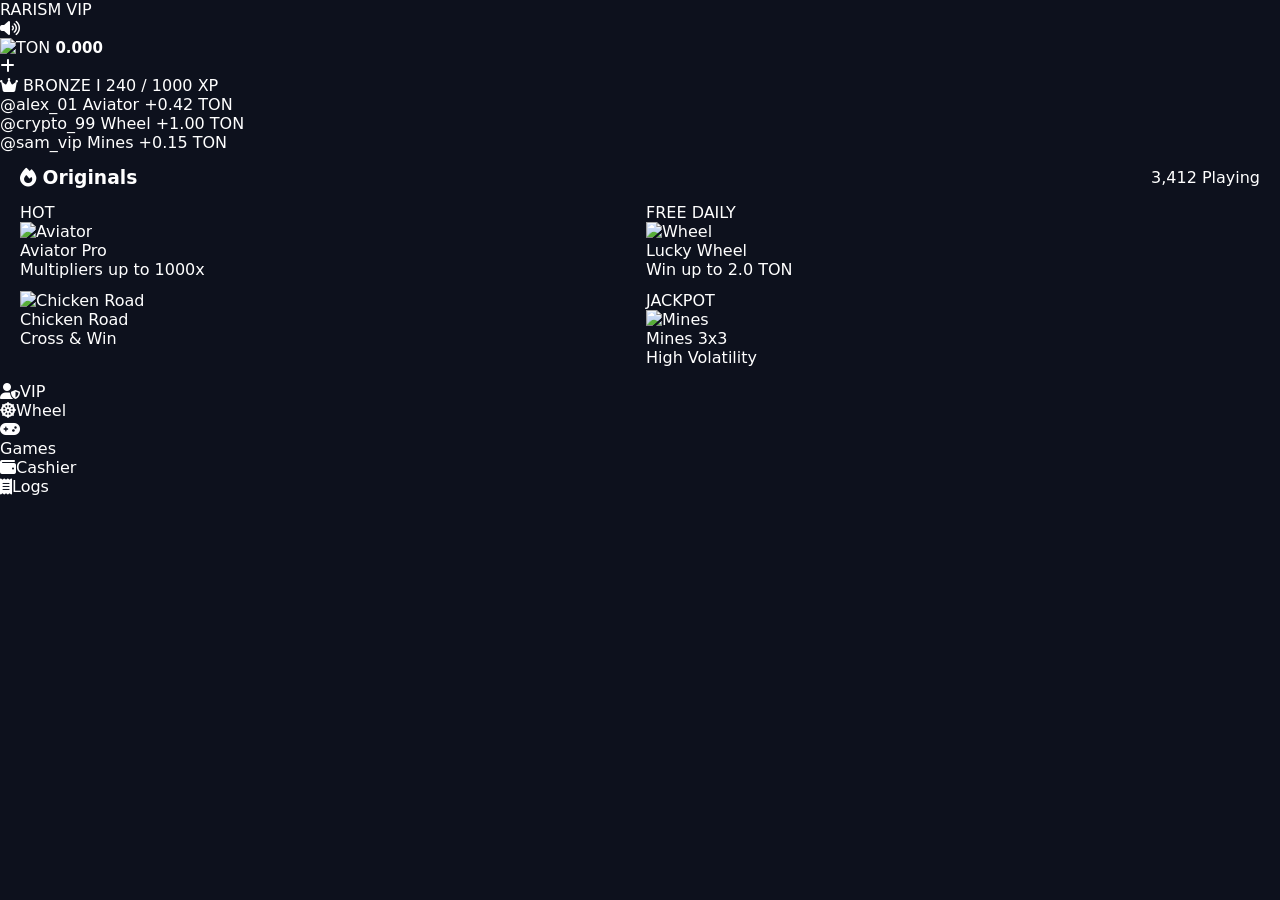
==== commit 514fcdd5: "Update index.html" ====
--- a/index.html
+++ b/index.html
@@ -3,182 +3,226 @@
 <head>
     <meta charset="UTF-8">
     <meta name="viewport" content="width=device-width, initial-scale=1.0, maximum-scale=1.0, user-scalable=no">
-    <title>Rarism Gaming - TON Casino</title>
+    <title>Rarism Gaming - Premium TON Casino</title>
     <script src="https://telegram.org/js/telegram-web-app.js"></script>
     <link rel="stylesheet" href="style.css">
     <link rel="stylesheet" href="https://cdnjs.cloudflare.com/ajax/libs/font-awesome/6.4.0/css/all.min.css">
+    <!-- Confetti Fireworks FX -->
+    <script src="https://cdn.jsdelivr.net/npm/canvas-confetti@1.6.0/dist/confetti.browser.min.js"></script>
 </head>
 <body>
 
-    <!-- Header -->
-    <header class="new-top-bar">
-        <div class="logo-text">RARISM</div>
-        <div class="user-controls">
-            <div class="balance-pill" onclick="switchPage('wallet')">
+    <!-- Stake Style Toast Container -->
+    <div id="toast-container"></div>
+
+    <!-- Top Navigation Bar -->
+    <header class="glass-header">
+        <div class="logo-box">
+            <span class="logo-glow">RARISM</span>
+            <span class="pro-tag">VIP</span>
+        </div>
+        <div class="header-right">
+            <div class="sound-toggle-btn" onclick="toggleSound()" id="sound-btn">
+                <i class="fas fa-volume-up"></i>
+            </div>
+            <div class="balance-pill-pro" onclick="switchPage('wallet')">
+                <img src="https://assets.coingecko.com/coins/images/17980/large/ton_symbol.png" class="ton-icon" alt="TON">
                 <span id="user-balance">0.000</span>
-                <img src="https://assets.coingecko.com/coins/images/17980/large/ton_symbol.png" class="ton-icon" alt="TON">
+                <div class="plus-btn"><i class="fas fa-plus"></i></div>
             </div>
         </div>
     </header>
 
-    <!-- Live Ticker -->
-    <div class="live-ticker">
-        <div class="ticker-content" id="ticker-text">
-            🔥 <span>@alex_01</span> won <b>0.1 TON</b> on Aviator &nbsp;|&nbsp; 
-            🎰 <span>@rahul_tg</span> won <b>0.5 TON</b> on Lucky Wheel &nbsp;|&nbsp;
-            🐔 <span>@crypto_king</span> won <b>0.01 TON</b> on Chicken Road
-        </div>
-    </div>
-
-    <!-- PAGE 1: GAMES -->
+    <!-- VIP Level & XP Progress Header -->
+    <div class="vip-bar-container">
+        <div class="vip-info">
+            <span class="vip-badge" id="vip-level-name"><i class="fas fa-crown"></i> BRONZE I</span>
+            <span class="vip-xp-text" id="vip-xp-val">240 / 1000 XP</span>
+        </div>
+        <div class="xp-progress-track">
+            <div class="xp-progress-fill" id="xp-fill" style="width: 24%;"></div>
+        </div>
+    </div>
+
+    <!-- Live Live Feed Ticker -->
+    <div class="live-bets-bar">
+        <div class="bets-ticker" id="bets-ticker">
+            <div class="bet-item"><span class="user">@alex_01</span> <span class="game">Aviator</span> <span class="win">+0.42 TON</span></div>
+            <div class="bet-item"><span class="user">@crypto_99</span> <span class="game">Wheel</span> <span class="win">+1.00 TON</span></div>
+            <div class="bet-item"><span class="user">@sam_vip</span> <span class="game">Mines</span> <span class="win">+0.15 TON</span></div>
+        </div>
+    </div>
+
+    <!-- PAGE 1: GAMES (Stake Tile Aesthetic) -->
     <div id="page-games" class="page active">
         <section class="games-container">
             <div class="section-title">
-                <h2>🔥 Trending Games</h2>
-                <span class="live-badge">LIVE 2.4k Players</span>
+                <h3><i class="fas fa-fire highlight-icon"></i> Originals</h3>
+                <span class="online-pill"><span class="green-dot"></span> 3,412 Playing</span>
             </div>
             
             <div class="games-grid">
-                <div class="game-card" onclick="alert('Aviator coming soon!')">
-                    <div class="game-badge">HOT</div>
-                    <img src="https://cdn-icons-png.flaticon.com/512/1356/1356479.png" class="game-img" alt="Aviator">
-                    <div class="game-title">Aviator</div>
-                    <span class="play-tag">PLAY NOW</span>
-                </div>
-
-                <div class="game-card" onclick="alert('Chicken Road coming soon!')">
-                    <img src="https://cdn-icons-png.flaticon.com/512/2632/2632833.png" class="game-img" alt="Chicken Road">
-                    <div class="game-title">Chicken Road</div>
-                    <span class="play-tag">PLAY NOW</span>
-                </div>
-
-                <div class="game-card" onclick="alert('777 Slot coming soon!')">
-                    <div class="game-badge">JACKPOT</div>
-                    <img src="https://cdn-icons-png.flaticon.com/512/1055/1055663.png" class="game-img" alt="777 Slot">
-                    <div class="game-title">777 Slot</div>
-                    <span class="play-tag">PLAY NOW</span>
-                </div>
-
-                <div class="game-card" onclick="alert('Coin Flip coming soon!')">
-                    <img src="https://cdn-icons-png.flaticon.com/512/1490/1490848.png" class="game-img" alt="Coin Flip">
-                    <div class="game-title">Coin Flip</div>
-                    <span class="play-tag">PLAY NOW</span>
-                </div>
-
-                <div class="game-card full-width" onclick="alert('Mines coming soon!')">
-                    <img src="https://cdn-icons-png.flaticon.com/512/811/811452.png" class="game-img" alt="Mines">
-                    <div class="game-title">Mines 3x3</div>
-                    <span class="play-tag">PLAY NOW</span>
+                <div class="pro-game-card" onclick="showToast('Aviator engine launching soon!', 'info')">
+                    <div class="card-badge hot">HOT</div>
+                    <div class="card-media">
+                        <img src="https://cdn-icons-png.flaticon.com/512/1356/1356479.png" alt="Aviator">
+                    </div>
+                    <div class="card-details">
+                        <div class="card-title">Aviator Pro</div>
+                        <div class="card-sub">Multipliers up to 1000x</div>
+                    </div>
+                </div>
+
+                <div class="pro-game-card" onclick="switchPage('wheel')">
+                    <div class="card-badge bonus">FREE DAILY</div>
+                    <div class="card-media">
+                        <img src="https://cdn-icons-png.flaticon.com/512/1055/1055663.png" alt="Wheel">
+                    </div>
+                    <div class="card-details">
+                        <div class="card-title">Lucky Wheel</div>
+                        <div class="card-sub">Win up to 2.0 TON</div>
+                    </div>
+                </div>
+
+                <div class="pro-game-card" onclick="showToast('Chicken Road launching soon!', 'info')">
+                    <div class="card-media">
+                        <img src="https://cdn-icons-png.flaticon.com/512/2632/2632833.png" alt="Chicken Road">
+                    </div>
+                    <div class="card-details">
+                        <div class="card-title">Chicken Road</div>
+                        <div class="card-sub">Cross & Win</div>
+                    </div>
+                </div>
+
+                <div class="pro-game-card" onclick="showToast('Mines 3x3 launching soon!', 'info')">
+                    <div class="card-badge jackpot">JACKPOT</div>
+                    <div class="card-media">
+                        <img src="https://cdn-icons-png.flaticon.com/512/811/811452.png" alt="Mines">
+                    </div>
+                    <div class="card-details">
+                        <div class="card-title">Mines 3x3</div>
+                        <div class="card-sub">High Volatility</div>
+                    </div>
                 </div>
             </div>
         </section>
     </div>
 
-    <!-- PAGE 2: PROFILE (Cleaned - No Deposit/Withdrawal Buttons) -->
+    <!-- PAGE 2: PROFILE & VIP CLUB -->
     <div id="page-profile" class="page" style="display: none;">
-        <div class="profile-card">
-            <img id="profile-dp" src="https://cdn-icons-png.flaticon.com/512/3177/3177440.png" alt="Profile">
-            <h2 id="profile-name">Guest Player</h2>
-            <p class="user-id">ID: <span id="profile-id">000000</span></p>
-        </div>
-
-        <div class="referral-box">
-            <div class="ref-icon"><i class="fas fa-gift"></i></div>
-            <h3>Refer & Earn Spins</h3>
-            <p>Get <b>1 Bonus Spin</b> for every referred friend!</p>
-            <button class="btn refer-btn" onclick="copyRefLink()"><i class="fas fa-copy"></i> Copy Referral Link</button>
-        </div>
-    </div>
-
-    <!-- PAGE 3: WHEEL (24H Timer Protected) -->
+        <div class="glass-card profile-card">
+            <div class="avatar-glow-wrapper">
+                <img id="profile-dp" src="https://cdn-icons-png.flaticon.com/512/3177/3177440.png" alt="Profile">
+            </div>
+            <h2 id="profile-name">VIP Gambler</h2>
+            <p class="user-id-badge">ID: <span id="profile-id">8300015</span></p>
+        </div>
+
+        <div class="glass-card vip-tier-card">
+            <div class="vip-header">
+                <i class="fas fa-gem gold-icon"></i>
+                <h3>Rarism VIP Club</h3>
+            </div>
+            <p>Level up by playing games & referring friends to unlock instant rakeback rewards!</p>
+            <button class="btn-glow refer-btn" onclick="copyRefLink()"><i class="fas fa-user-plus"></i> Invite & Earn Spins</button>
+        </div>
+    </div>
+
+    <!-- PAGE 3: WHEEL (Neon Cyberpunk Design) -->
     <div id="page-wheel" class="page" style="display: none;">
         <div class="wheel-header">
-            <h2>💎 TON Lucky Wheel</h2>
-            <div class="spin-counter-badge" id="spin-status-badge">Daily Spin: Available</div>
+            <h2>💎 TON VIP Wheel</h2>
+            <div class="spin-counter-badge" id="spin-status-badge">Daily Spin: Ready</div>
         </div>
         
-        <div class="wheel-container">
-            <div class="wheel-pointer"></div>
+        <div class="wheel-stage">
+            <div class="wheel-outer-ring"></div>
+            <div class="wheel-pointer-pro"></div>
             <div class="wheel-center-cap">
                 <img src="https://assets.coingecko.com/coins/images/17980/large/ton_symbol.png" alt="TON">
             </div>
             <div class="wheel-board" id="wheel-board"></div>
         </div>
 
-        <button class="btn spin-btn" id="spin-button" onclick="spinWheel()">SPIN NOW</button>
-    </div>
-
-    <!-- PAGE 4: WALLET (Deposit & Withdrawal Section) -->
+        <button class="btn-spin-glow" id="spin-button" onclick="spinWheel()">SPIN & WIN</button>
+    </div>
+
+    <!-- PAGE 4: WALLET & CASHIER -->
     <div id="page-wallet" class="page" style="display: none;">
-        <div class="wallet-card">
-            <p class="balance-label">Total Balance</p>
+        <div class="glass-card wallet-hero">
+            <span class="balance-label">MAIN BALANCE</span>
             <h1 class="balance-val"><span id="wallet-balance">0.000</span> <small>TON</small></h1>
         </div>
 
-        <div class="wallet-tabs">
-            <button class="tab-btn active" id="tab-dep-btn" onclick="switchWalletTab('deposit')">⬇ Deposit</button>
-            <button class="tab-btn" id="tab-with-btn" onclick="switchWalletTab('withdraw')">⬆ Withdraw</button>
-        </div>
-
-        <!-- Deposit Box -->
-        <div id="deposit-box" class="wallet-box">
-            <h3>Deposit Funds via UPI</h3>
-            <input type="number" id="dep-amount" placeholder="Enter Amount (e.g. 100 ₹)">
-            <button class="btn deposit-btn" onclick="generateDepositQR()">Generate UPI QR</button>
+        <div class="wallet-tab-selector">
+            <button class="w-tab active" id="tab-dep-btn" onclick="switchWalletTab('deposit')"><i class="fas fa-qrcode"></i> Deposit</button>
+            <button class="w-tab" id="tab-with-btn" onclick="switchWalletTab('withdraw')"><i class="fas fa-paper-plane"></i> Withdraw</button>
+        </div>
+
+        <!-- Deposit -->
+        <div id="deposit-box" class="glass-card cashier-box">
+            <h3>Instant UPI Deposit</h3>
+            <div class="input-group">
+                <input type="number" id="dep-amount" placeholder="Enter INR Amount (Min ₹50)">
+            </div>
+            <button class="btn-glow deposit-btn" onclick="generateDepositQR()"><i class="fas fa-bolt"></i> Generate Pay QR</button>
             
             <div id="qr-section" style="display: none; margin-top: 15px;">
-                <p>Scan & Pay <strong id="qr-amount-text">₹0</strong></p>
-                <img id="upi-qr-img" src="" alt="UPI QR" style="width: 180px; height: 180px; margin: 10px 0; border-radius: 10px;">
-                <button class="btn claim-btn" onclick="confirmDepositSent()">Done (I Have Paid)</button>
-            </div>
-        </div>
-
-        <!-- Withdraw Box -->
-        <div id="withdraw-box" class="wallet-box" style="display: none;">
-            <h3>Withdraw Funds to UPI</h3>
-            <p class="info-text">Note: Minimum <b>0.5 TON</b> balance must be maintained.</p>
-            <p class="max-text">Max Withdrawable: <strong id="max-withdraw-val">0.000 TON</strong></p>
+                <p class="pay-text">Pay <strong id="qr-amount-text">₹0</strong> via PhonePe / GPay / Paytm</p>
+                <div class="qr-wrapper">
+                    <img id="upi-qr-img" src="" alt="UPI QR">
+                </div>
+                <button class="btn-glow claim-btn" onclick="confirmDepositSent()"><i class="fas fa-check-circle"></i> Confirm Payment</button>
+            </div>
+        </div>
+
+        <!-- Withdraw -->
+        <div id="withdraw-box" class="glass-card cashier-box" style="display: none;">
+            <h3>Express UPI Withdrawal</h3>
+            <div class="alert-info-box"><i class="fas fa-shield-alt"></i> Min <b>0.5 TON</b> reserve required.</div>
+            <p class="max-with-label">Max Withdrawable: <strong id="max-withdraw-val">0.000 TON</strong></p>
             
-            <input type="text" id="with-upi" placeholder="Enter UPI ID (e.g. name@upi)">
-            <input type="number" id="with-amount" placeholder="Amount (TON)" step="0.001">
-            <button class="btn withdraw-btn" onclick="processWithdrawal()">Proceed Withdrawal</button>
+            <div class="input-group"><input type="text" id="with-upi" placeholder="Enter UPI ID (e.g. user@upi)"></div>
+            <div class="input-group"><input type="number" id="with-amount" placeholder="TON Amount" step="0.001"></div>
+            <button class="btn-glow withdraw-btn" onclick="processWithdrawal()"><i class="fas fa-arrow-right"></i> Request Payout</button>
         </div>
     </div>
 
     <!-- PAGE 5: HISTORY -->
     <div id="page-history" class="page" style="display: none;">
-        <h2>Transaction History</h2>
+        <h2 class="page-title">Transaction & Spin Logs</h2>
         <div class="history-list" id="history-container"></div>
     </div>
 
-    <!-- WIN MODAL -->
+    <!-- WINNER CELEBRATION MODAL -->
     <div id="win-modal" class="modal-overlay" style="display: none;">
-        <div class="win-card">
-            <div class="sparkles">✨</div>
-            <img src="https://assets.coingecko.com/coins/images/17980/large/ton_symbol.png" class="win-icon" alt="TON">
-            <h2>CONGRATULATIONS!</h2>
-            <p>You won</p>
-            <h1 id="win-amount-text">0.001 TON</h1>
-            <button class="btn claim-btn" onclick="closeWinModal()">CLAIM REWARD</button>
-        </div>
-    </div>
-
-    <!-- DOWNSIDE NAVIGATION BAR (5 Tabs) -->
-    <nav class="bottom-nav">
-        <div class="nav-item" onclick="switchPage('profile')" id="nav-profile">
-            <i class="fas fa-user"></i><span>Profile</span>
-        </div>
-        <div class="nav-item" onclick="switchPage('wheel')" id="nav-wheel">
+        <div class="win-card-pro">
+            <div class="win-glow-bg"></div>
+            <img src="https://assets.coingecko.com/coins/images/17980/large/ton_symbol.png" class="win-icon-bounce" alt="TON">
+            <h2 class="gold-text">BIG WIN!</h2>
+            <p>You Received</p>
+            <h1 id="win-amount-text" class="neon-number">0.001 TON</h1>
+            <button class="btn-glow claim-btn" onclick="closeWinModal()">COLLECT REWARD</button>
+        </div>
+    </div>
+
+    <!-- STAKE STYLE BOTTOM NAVIGATION -->
+    <nav class="pro-bottom-nav">
+        <div class="nav-tab" onclick="switchPage('profile')" id="nav-profile">
+            <i class="fas fa-user-shield"></i><span>VIP</span>
+        </div>
+        <div class="nav-tab" onclick="switchPage('wheel')" id="nav-wheel">
             <i class="fas fa-dharmachakra"></i><span>Wheel</span>
         </div>
-        <div class="nav-item nav-center active" onclick="switchPage('games')" id="nav-games">
-            <div class="center-btn"><i class="fas fa-gamepad"></i><span>Games</span></div>
-        </div>
-        <div class="nav-item" onclick="switchPage('wallet')" id="nav-wallet">
-            <i class="fas fa-wallet"></i><span>Wallet</span>
-        </div>
-        <div class="nav-item" onclick="switchPage('history')" id="nav-history">
-            <i class="fas fa-history"></i><span>History</span>
+        <div class="nav-tab nav-main active" onclick="switchPage('games')" id="nav-games">
+            <div class="main-btn-glow"><i class="fas fa-gamepad"></i></div>
+            <span>Games</span>
+        </div>
+        <div class="nav-tab" onclick="switchPage('wallet')" id="nav-wallet">
+            <i class="fas fa-wallet"></i><span>Cashier</span>
+        </div>
+        <div class="nav-tab" onclick="switchPage('history')" id="nav-history">
+            <i class="fas fa-receipt"></i><span>Logs</span>
         </div>
     </nav>
 
--- a/style.css
+++ b/style.css
@@ -18,65 +18,65 @@
 .section-title { display: flex; justify-content: space-between; align-items: center; margin-bottom: 15px; }
 .live-badge { background: rgba(239, 68, 68, 0.2); color: #ef4444; padding: 4px 10px; border-radius: 12px; font-size: 11px; font-weight: bold; border: 1px solid #ef4444; }
 
-/* Games Layout */
+/* Games Grid */
 .games-container { padding: 15px 20px; }
 .games-grid { display: grid; grid-template-columns: repeat(2, 1fr); gap: 12px; }
-.game-card { background: #151d30; border: 1px solid #1e2942; border-radius: 14px; padding: 15px; text-align: center; position: relative; overflow: hidden; transition: 0.2s; }
-.game-card:active { transform: scale(0.96); }
+.game-card { background: #151d30; border: 1px solid #1e2942; border-radius: 14px; padding: 15px; text-align: center; position: relative; overflow: hidden; }
 .game-card.full-width { grid-column: span 2; display: flex; align-items: center; justify-content: space-around; }
-.game-card.full-width .game-img { margin-bottom: 0; }
 .game-img { width: 55px; height: 55px; margin-bottom: 8px; object-fit: contain; }
 .game-title { font-weight: bold; font-size: 14px; color: #f1f5f9; margin-bottom: 6px; }
-.play-tag { font-size: 10px; background: #0088cc; color: white; padding: 3px 8px; border-radius: 6px; font-weight: bold; display: inline-block; }
+.play-tag { font-size: 10px; background: #0088cc; color: white; padding: 3px 8px; border-radius: 6px; font-weight: bold; }
 .game-badge { position: absolute; top: 0; right: 0; background: #f59e0b; color: black; font-size: 9px; font-weight: bold; padding: 2px 8px; border-bottom-left-radius: 8px; }
 
-/* Profile & Wallet Cards */
+/* Profile Card */
 .profile-card { text-align: center; padding: 20px; background: #151d30; margin: 15px 20px; border-radius: 16px; border: 1px solid #1e2942; }
 #profile-dp { width: 70px; height: 70px; border-radius: 50%; border: 3px solid #0088cc; margin-bottom: 8px; }
-.wallet-card { background: linear-gradient(135deg, #1e2942, #111827); margin: 0 20px 15px; padding: 20px; border-radius: 16px; border: 1px solid #0088cc; text-align: center; }
-.balance-label { font-size: 12px; color: #94a3b8; text-transform: uppercase; }
-.balance-val { font-size: 32px; color: #ffffff; margin: 5px 0 15px; }
-.balance-val small { font-size: 16px; color: #0088cc; }
-.wallet-buttons { display: flex; gap: 10px; }
-.btn { flex: 1; padding: 12px; border: none; border-radius: 10px; font-weight: bold; cursor: pointer; color: white; font-size: 14px; }
-.deposit-btn { background: #10b981; } .withdraw-btn { background: #ef4444; }
 .referral-box { background: #151d30; margin: 0 20px; padding: 20px; border-radius: 16px; border: 1px solid #1e2942; text-align: center; }
 .ref-icon { font-size: 30px; color: #f59e0b; margin-bottom: 5px; }
-.refer-btn { background: #0088cc; width: 100%; margin-top: 12px; }
 
-/* PERFECT CLEAN WHEEL CSS (FIXED SKEW ISSUE) */
+/* Wallet Section Styles */
+#page-wallet { padding: 20px; }
+.wallet-card { background: linear-gradient(135deg, #1e2942, #111827); padding: 20px; border-radius: 16px; border: 1px solid #0088cc; text-align: center; margin-bottom: 20px; }
+.balance-label { font-size: 12px; color: #94a3b8; text-transform: uppercase; }
+.balance-val { font-size: 32px; color: #ffffff; margin-top: 5px; }
+.balance-val small { font-size: 16px; color: #0088cc; }
+
+.wallet-tabs { display: flex; gap: 10px; margin-bottom: 15px; }
+.tab-btn { flex: 1; padding: 12px; background: #151d30; border: 1px solid #1e2942; color: #94a3b8; border-radius: 10px; font-weight: bold; cursor: pointer; }
+.tab-btn.active { background: #0088cc; color: white; border-color: #0088cc; }
+
+.wallet-box { background: #151d30; padding: 20px; border-radius: 16px; border: 1px solid #1e2942; text-align: center; }
+.wallet-box input { width: 100%; padding: 12px; margin: 12px 0; border-radius: 8px; border: 1px solid #1e2942; background: #0d111d; color: white; font-size: 15px; outline: none; text-align: center; }
+.info-text { font-size: 12px; color: #f59e0b; margin-top: 5px; }
+.max-text { font-size: 13px; color: #10b981; margin: 8px 0; }
+
+.btn { width: 100%; padding: 12px; border: none; border-radius: 10px; font-weight: bold; cursor: pointer; color: white; font-size: 14px; }
+.deposit-btn { background: #10b981; } .withdraw-btn { background: #ef4444; } .refer-btn { background: #0088cc; } .claim-btn { background: #10b981; }
+
+/* WHEEL CSS */
 #page-wheel { text-align: center; padding: 15px; }
-.wheel-header h2 { font-size: 20px; margin-bottom: 5px; }
-.spin-counter-badge { display: inline-block; background: #1e2942; padding: 4px 12px; border-radius: 20px; font-size: 12px; color: #f59e0b; border: 1px solid #f59e0b; margin-bottom: 20px; }
-
+.spin-counter-badge { display: inline-block; background: #1e2942; padding: 6px 14px; border-radius: 20px; font-size: 12px; color: #f59e0b; border: 1px solid #f59e0b; margin-bottom: 20px; }
 .wheel-container { position: relative; width: 310px; height: 310px; margin: 0 auto 25px; border-radius: 50%; border: 6px solid #1e2942; box-shadow: 0 0 25px rgba(0, 136, 204, 0.3); }
-.wheel-pointer { position: absolute; top: -14px; left: 50%; transform: translateX(-50%); width: 0; height: 0; border-left: 12px solid transparent; border-right: 12px solid transparent; border-top: 22px solid #ef4444; z-index: 20; filter: drop-shadow(0 2px 4px rgba(0,0,0,0.5)); }
+.wheel-pointer { position: absolute; top: -14px; left: 50%; transform: translateX(-50%); width: 0; height: 0; border-left: 12px solid transparent; border-right: 12px solid transparent; border-top: 22px solid #ef4444; z-index: 20; }
 .wheel-center-cap { position: absolute; top: 50%; left: 50%; transform: translate(-50%, -50%); width: 50px; height: 50px; background: #131929; border-radius: 50%; border: 3px solid #0088cc; z-index: 10; display: flex; align-items: center; justify-content: center; }
 .wheel-center-cap img { width: 26px; height: 26px; }
-
 .wheel-board { width: 100%; height: 100%; border-radius: 50%; position: relative; overflow: hidden; transition: transform 4s cubic-bezier(0.15, 0.9, 0.2, 1); }
-
-/* Slice Label Styling (Zero Distortion) */
 .wheel-slice-text { position: absolute; top: 50%; left: 50%; width: 100px; height: 30px; margin-top: -15px; margin-left: -50px; transform-origin: center center; text-align: center; font-weight: 800; font-size: 13px; color: #ffffff; text-shadow: 0 1px 3px rgba(0,0,0,0.8); pointer-events: none; }
-
-.spin-btn { background: linear-gradient(135deg, #f59e0b, #d97706); width: 85%; padding: 15px; font-size: 18px; letter-spacing: 1px; box-shadow: 0 4px 15px rgba(245, 158, 11, 0.4); }
+.spin-btn { background: linear-gradient(135deg, #f59e0b, #d97706); width: 85%; padding: 15px; font-size: 18px; box-shadow: 0 4px 15px rgba(245, 158, 11, 0.4); }
 
 /* History List */
 #page-history { padding: 20px; }
 .history-item { display: flex; justify-content: space-between; background: #151d30; padding: 14px; margin-bottom: 10px; border-radius: 10px; border: 1px solid #1e2942; }
-.hist-win { color: #10b981; font-weight: bold; }
+.hist-win { color: #10b981; font-weight: bold; } .hist-loss { color: #ef4444; font-weight: bold; }
 
-/* WIN MODAL STYLES */
-.modal-overlay { position: fixed; top: 0; left: 0; width: 100%; height: 100%; background: rgba(0,0,0,0.85); display: flex; justify-content: center; align-items: center; z-index: 1000; animation: fadeIn 0.3s; }
-.win-card { background: #151d30; border: 2px solid #f59e0b; border-radius: 20px; padding: 30px 20px; text-align: center; width: 80%; max-width: 320px; box-shadow: 0 0 30px rgba(245, 158, 11, 0.4); }
+/* Modal */
+.modal-overlay { position: fixed; top: 0; left: 0; width: 100%; height: 100%; background: rgba(0,0,0,0.85); display: flex; justify-content: center; align-items: center; z-index: 1000; }
+.win-card { background: #151d30; border: 2px solid #f59e0b; border-radius: 20px; padding: 30px 20px; text-align: center; width: 80%; max-width: 320px; }
 .win-icon { width: 60px; height: 60px; margin-bottom: 10px; }
-.win-card h2 { color: #f59e0b; font-size: 18px; margin-bottom: 5px; }
-.win-card h1 { font-size: 28px; color: #ffffff; margin: 10px 0 20px; }
-.claim-btn { background: #10b981; width: 100%; }
 
-/* Bottom Nav */
+/* Bottom Navigation (5 Nav Items) */
 .bottom-nav { position: fixed; bottom: 0; left: 0; width: 100%; height: 65px; background: #080c16; display: flex; justify-content: space-around; align-items: center; border-top: 1px solid #1e2942; z-index: 100; }
-.nav-item { display: flex; flex-direction: column; align-items: center; color: #64748b; font-size: 11px; cursor: pointer; width: 25%; }
+.nav-item { display: flex; flex-direction: column; align-items: center; color: #64748b; font-size: 10px; cursor: pointer; width: 20%; }
 .nav-item i { font-size: 18px; margin-bottom: 3px; }
 .nav-item.active { color: #0088cc; }
-.nav-center .center-btn { background: #0088cc; color: white; padding: 10px 20px; border-radius: 20px; display: flex; flex-direction: column; align-items: center; transform: translateY(-8px); box-shadow: 0 4px 12px rgba(0, 136, 204, 0.4); }
+.nav-center .center-btn { background: #0088cc; color: white; padding: 10px 18px; border-radius: 20px; display: flex; flex-direction: column; align-items: center; transform: translateY(-8px); box-shadow: 0 4px 12px rgba(0, 136, 204, 0.4); }
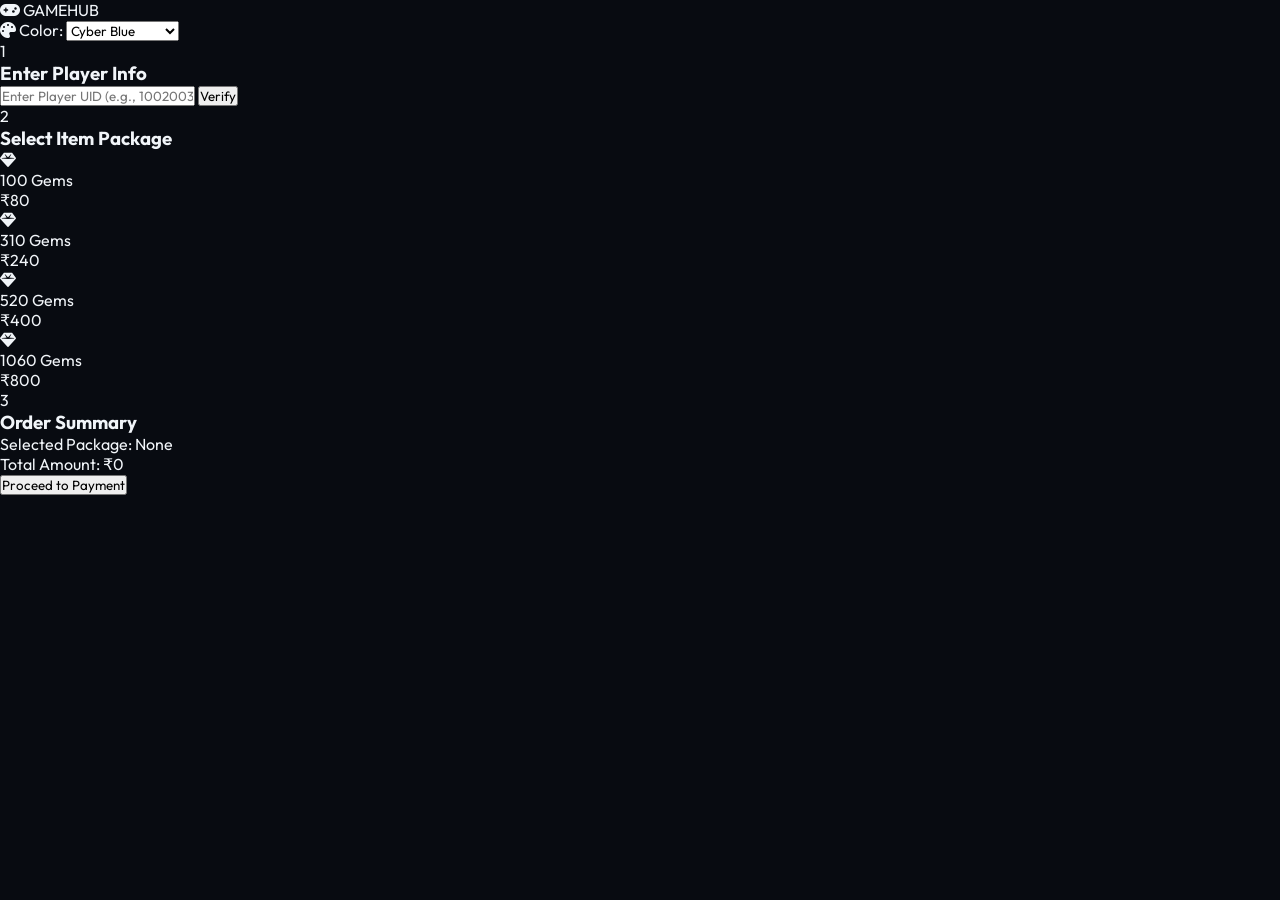
==== commit b99bb1da: "Update index.html" ====
--- a/index.html
+++ b/index.html
@@ -2,229 +2,100 @@
 <html lang="en">
 <head>
     <meta charset="UTF-8">
-    <meta name="viewport" content="width=device-width, initial-scale=1.0, maximum-scale=1.0, user-scalable=no">
-    <title>Rarism Gaming - Premium TON Casino</title>
-    <script src="https://telegram.org/js/telegram-web-app.js"></script>
+    <meta name="viewport" content="width=device-width, initial-scale=1.0">
+    <title>GameHub TopUp Store</title>
     <link rel="stylesheet" href="style.css">
     <link rel="stylesheet" href="https://cdnjs.cloudflare.com/ajax/libs/font-awesome/6.4.0/css/all.min.css">
-    <!-- Confetti Fireworks FX -->
-    <script src="https://cdn.jsdelivr.net/npm/canvas-confetti@1.6.0/dist/confetti.browser.min.js"></script>
 </head>
 <body>
 
-    <!-- Stake Style Toast Container -->
-    <div id="toast-container"></div>
-
-    <!-- Top Navigation Bar -->
-    <header class="glass-header">
-        <div class="logo-box">
-            <span class="logo-glow">RARISM</span>
-            <span class="pro-tag">VIP</span>
+    <!-- Navigation Header -->
+    <header class="navbar">
+        <div class="logo">
+            <i class="fas fa-gamepad"></i>
+            <span>GAMEHUB</span>
         </div>
-        <div class="header-right">
-            <div class="sound-toggle-btn" onclick="toggleSound()" id="sound-btn">
-                <i class="fas fa-volume-up"></i>
-            </div>
-            <div class="balance-pill-pro" onclick="switchPage('wallet')">
-                <img src="https://assets.coingecko.com/coins/images/17980/large/ton_symbol.png" class="ton-icon" alt="TON">
-                <span id="user-balance">0.000</span>
-                <div class="plus-btn"><i class="fas fa-plus"></i></div>
-            </div>
+        <div class="theme-picker">
+            <label for="themeSelect"><i class="fas fa-palette"></i> Color:</label>
+            <select id="themeSelect" onchange="changeTheme(this.value)">
+                <option value="blue">Cyber Blue</option>
+                <option value="purple">Neon Purple</option>
+                <option value="green">Emerald Green</option>
+                <option value="dark">Midnight Dark</option>
+            </select>
         </div>
     </header>
 
-    <!-- VIP Level & XP Progress Header -->
-    <div class="vip-bar-container">
-        <div class="vip-info">
-            <span class="vip-badge" id="vip-level-name"><i class="fas fa-crown"></i> BRONZE I</span>
-            <span class="vip-xp-text" id="vip-xp-val">240 / 1000 XP</span>
-        </div>
-        <div class="xp-progress-track">
-            <div class="xp-progress-fill" id="xp-fill" style="width: 24%;"></div>
-        </div>
-    </div>
+    <!-- Main Container -->
+    <main class="container">
 
-    <!-- Live Live Feed Ticker -->
-    <div class="live-bets-bar">
-        <div class="bets-ticker" id="bets-ticker">
-            <div class="bet-item"><span class="user">@alex_01</span> <span class="game">Aviator</span> <span class="win">+0.42 TON</span></div>
-            <div class="bet-item"><span class="user">@crypto_99</span> <span class="game">Wheel</span> <span class="win">+1.00 TON</span></div>
-            <div class="bet-item"><span class="user">@sam_vip</span> <span class="game">Mines</span> <span class="win">+0.15 TON</span></div>
-        </div>
-    </div>
+        <!-- Step 1: Player Verification -->
+        <section class="card">
+            <div class="card-header">
+                <span class="step-badge">1</span>
+                <h3>Enter Player Info</h3>
+            </div>
+            <div class="input-group">
+                <input type="text" id="playerUid" placeholder="Enter Player UID (e.g., 100200300)">
+                <button class="btn btn-primary" onclick="verifyPlayer()">Verify</button>
+            </div>
+            <div id="playerDetails" class="player-details" style="display: none;">
+                <p><strong>Nickname:</strong> <span id="playerName">-</span></p>
+                <p><strong>UID:</strong> <span id="displayUid">-</span></p>
+                <p class="status-verified"><i class="fas fa-check-circle"></i> Account Verified</p>
+            </div>
+        </section>
 
-    <!-- PAGE 1: GAMES (Stake Tile Aesthetic) -->
-    <div id="page-games" class="page active">
-        <section class="games-container">
-            <div class="section-title">
-                <h3><i class="fas fa-fire highlight-icon"></i> Originals</h3>
-                <span class="online-pill"><span class="green-dot"></span> 3,412 Playing</span>
+        <!-- Step 2: Choose Package -->
+        <section class="card">
+            <div class="card-header">
+                <span class="step-badge">2</span>
+                <h3>Select Item Package</h3>
             </div>
-            
-            <div class="games-grid">
-                <div class="pro-game-card" onclick="showToast('Aviator engine launching soon!', 'info')">
-                    <div class="card-badge hot">HOT</div>
-                    <div class="card-media">
-                        <img src="https://cdn-icons-png.flaticon.com/512/1356/1356479.png" alt="Aviator">
-                    </div>
-                    <div class="card-details">
-                        <div class="card-title">Aviator Pro</div>
-                        <div class="card-sub">Multipliers up to 1000x</div>
-                    </div>
+            <div class="package-grid">
+                <div class="package-card" onclick="selectPkg(100, 80, this)">
+                    <div class="pkg-icon"><i class="fas fa-gem"></i></div>
+                    <div class="pkg-title">100 Gems</div>
+                    <div class="pkg-price">₹80</div>
                 </div>
-
-                <div class="pro-game-card" onclick="switchPage('wheel')">
-                    <div class="card-badge bonus">FREE DAILY</div>
-                    <div class="card-media">
-                        <img src="https://cdn-icons-png.flaticon.com/512/1055/1055663.png" alt="Wheel">
-                    </div>
-                    <div class="card-details">
-                        <div class="card-title">Lucky Wheel</div>
-                        <div class="card-sub">Win up to 2.0 TON</div>
-                    </div>
+                <div class="package-card" onclick="selectPkg(310, 240, this)">
+                    <div class="pkg-icon"><i class="fas fa-gem"></i></div>
+                    <div class="pkg-title">310 Gems</div>
+                    <div class="pkg-price">₹240</div>
                 </div>
-
-                <div class="pro-game-card" onclick="showToast('Chicken Road launching soon!', 'info')">
-                    <div class="card-media">
-                        <img src="https://cdn-icons-png.flaticon.com/512/2632/2632833.png" alt="Chicken Road">
-                    </div>
-                    <div class="card-details">
-                        <div class="card-title">Chicken Road</div>
-                        <div class="card-sub">Cross & Win</div>
-                    </div>
+                <div class="package-card" onclick="selectPkg(520, 400, this)">
+                    <div class="pkg-icon"><i class="fas fa-gem"></i></div>
+                    <div class="pkg-title">520 Gems</div>
+                    <div class="pkg-price">₹400</div>
                 </div>
-
-                <div class="pro-game-card" onclick="showToast('Mines 3x3 launching soon!', 'info')">
-                    <div class="card-badge jackpot">JACKPOT</div>
-                    <div class="card-media">
-                        <img src="https://cdn-icons-png.flaticon.com/512/811/811452.png" alt="Mines">
-                    </div>
-                    <div class="card-details">
-                        <div class="card-title">Mines 3x3</div>
-                        <div class="card-sub">High Volatility</div>
-                    </div>
+                <div class="package-card" onclick="selectPkg(1060, 800, this)">
+                    <div class="pkg-icon"><i class="fas fa-gem"></i></div>
+                    <div class="pkg-title">1060 Gems</div>
+                    <div class="pkg-price">₹800</div>
                 </div>
             </div>
         </section>
-    </div>
 
-    <!-- PAGE 2: PROFILE & VIP CLUB -->
-    <div id="page-profile" class="page" style="display: none;">
-        <div class="glass-card profile-card">
-            <div class="avatar-glow-wrapper">
-                <img id="profile-dp" src="https://cdn-icons-png.flaticon.com/512/3177/3177440.png" alt="Profile">
+        <!-- Step 3: Checkout Summary -->
+        <section class="card">
+            <div class="card-header">
+                <span class="step-badge">3</span>
+                <h3>Order Summary</h3>
             </div>
-            <h2 id="profile-name">VIP Gambler</h2>
-            <p class="user-id-badge">ID: <span id="profile-id">8300015</span></p>
-        </div>
+            <div class="summary-details">
+                <div class="summary-row">
+                    <span>Selected Package:</span>
+                    <span id="selectedItemText" class="highlight-text">None</span>
+                </div>
+                <div class="summary-row">
+                    <span>Total Amount:</span>
+                    <span id="selectedPriceText" class="highlight-price">₹0</span>
+                </div>
+            </div>
+            <button class="btn btn-success pay-btn" onclick="submitOrder()">Proceed to Payment</button>
+        </section>
 
-        <div class="glass-card vip-tier-card">
-            <div class="vip-header">
-                <i class="fas fa-gem gold-icon"></i>
-                <h3>Rarism VIP Club</h3>
-            </div>
-            <p>Level up by playing games & referring friends to unlock instant rakeback rewards!</p>
-            <button class="btn-glow refer-btn" onclick="copyRefLink()"><i class="fas fa-user-plus"></i> Invite & Earn Spins</button>
-        </div>
-    </div>
-
-    <!-- PAGE 3: WHEEL (Neon Cyberpunk Design) -->
-    <div id="page-wheel" class="page" style="display: none;">
-        <div class="wheel-header">
-            <h2>💎 TON VIP Wheel</h2>
-            <div class="spin-counter-badge" id="spin-status-badge">Daily Spin: Ready</div>
-        </div>
-        
-        <div class="wheel-stage">
-            <div class="wheel-outer-ring"></div>
-            <div class="wheel-pointer-pro"></div>
-            <div class="wheel-center-cap">
-                <img src="https://assets.coingecko.com/coins/images/17980/large/ton_symbol.png" alt="TON">
-            </div>
-            <div class="wheel-board" id="wheel-board"></div>
-        </div>
-
-        <button class="btn-spin-glow" id="spin-button" onclick="spinWheel()">SPIN & WIN</button>
-    </div>
-
-    <!-- PAGE 4: WALLET & CASHIER -->
-    <div id="page-wallet" class="page" style="display: none;">
-        <div class="glass-card wallet-hero">
-            <span class="balance-label">MAIN BALANCE</span>
-            <h1 class="balance-val"><span id="wallet-balance">0.000</span> <small>TON</small></h1>
-        </div>
-
-        <div class="wallet-tab-selector">
-            <button class="w-tab active" id="tab-dep-btn" onclick="switchWalletTab('deposit')"><i class="fas fa-qrcode"></i> Deposit</button>
-            <button class="w-tab" id="tab-with-btn" onclick="switchWalletTab('withdraw')"><i class="fas fa-paper-plane"></i> Withdraw</button>
-        </div>
-
-        <!-- Deposit -->
-        <div id="deposit-box" class="glass-card cashier-box">
-            <h3>Instant UPI Deposit</h3>
-            <div class="input-group">
-                <input type="number" id="dep-amount" placeholder="Enter INR Amount (Min ₹50)">
-            </div>
-            <button class="btn-glow deposit-btn" onclick="generateDepositQR()"><i class="fas fa-bolt"></i> Generate Pay QR</button>
-            
-            <div id="qr-section" style="display: none; margin-top: 15px;">
-                <p class="pay-text">Pay <strong id="qr-amount-text">₹0</strong> via PhonePe / GPay / Paytm</p>
-                <div class="qr-wrapper">
-                    <img id="upi-qr-img" src="" alt="UPI QR">
-                </div>
-                <button class="btn-glow claim-btn" onclick="confirmDepositSent()"><i class="fas fa-check-circle"></i> Confirm Payment</button>
-            </div>
-        </div>
-
-        <!-- Withdraw -->
-        <div id="withdraw-box" class="glass-card cashier-box" style="display: none;">
-            <h3>Express UPI Withdrawal</h3>
-            <div class="alert-info-box"><i class="fas fa-shield-alt"></i> Min <b>0.5 TON</b> reserve required.</div>
-            <p class="max-with-label">Max Withdrawable: <strong id="max-withdraw-val">0.000 TON</strong></p>
-            
-            <div class="input-group"><input type="text" id="with-upi" placeholder="Enter UPI ID (e.g. user@upi)"></div>
-            <div class="input-group"><input type="number" id="with-amount" placeholder="TON Amount" step="0.001"></div>
-            <button class="btn-glow withdraw-btn" onclick="processWithdrawal()"><i class="fas fa-arrow-right"></i> Request Payout</button>
-        </div>
-    </div>
-
-    <!-- PAGE 5: HISTORY -->
-    <div id="page-history" class="page" style="display: none;">
-        <h2 class="page-title">Transaction & Spin Logs</h2>
-        <div class="history-list" id="history-container"></div>
-    </div>
-
-    <!-- WINNER CELEBRATION MODAL -->
-    <div id="win-modal" class="modal-overlay" style="display: none;">
-        <div class="win-card-pro">
-            <div class="win-glow-bg"></div>
-            <img src="https://assets.coingecko.com/coins/images/17980/large/ton_symbol.png" class="win-icon-bounce" alt="TON">
-            <h2 class="gold-text">BIG WIN!</h2>
-            <p>You Received</p>
-            <h1 id="win-amount-text" class="neon-number">0.001 TON</h1>
-            <button class="btn-glow claim-btn" onclick="closeWinModal()">COLLECT REWARD</button>
-        </div>
-    </div>
-
-    <!-- STAKE STYLE BOTTOM NAVIGATION -->
-    <nav class="pro-bottom-nav">
-        <div class="nav-tab" onclick="switchPage('profile')" id="nav-profile">
-            <i class="fas fa-user-shield"></i><span>VIP</span>
-        </div>
-        <div class="nav-tab" onclick="switchPage('wheel')" id="nav-wheel">
-            <i class="fas fa-dharmachakra"></i><span>Wheel</span>
-        </div>
-        <div class="nav-tab nav-main active" onclick="switchPage('games')" id="nav-games">
-            <div class="main-btn-glow"><i class="fas fa-gamepad"></i></div>
-            <span>Games</span>
-        </div>
-        <div class="nav-tab" onclick="switchPage('wallet')" id="nav-wallet">
-            <i class="fas fa-wallet"></i><span>Cashier</span>
-        </div>
-        <div class="nav-tab" onclick="switchPage('history')" id="nav-history">
-            <i class="fas fa-receipt"></i><span>Logs</span>
-        </div>
-    </nav>
+    </main>
 
     <script src="script.js"></script>
 </body>
--- a/style.css
+++ b/style.css
@@ -1,82 +1,101 @@
-* { margin: 0; padding: 0; box-sizing: border-box; font-family: 'Segoe UI', system-ui, sans-serif; }
-body { background-color: #0d111d; color: #ffffff; padding-bottom: 80px; overflow-x: hidden; }
+@import url('https://fonts.googleapis.com/css2?family=Outfit:wght@400;600;800;900&display=swap');
 
-/* Top Bar */
-.new-top-bar { display: flex; justify-content: space-between; align-items: center; padding: 15px 20px; background: #131929; border-bottom: 1px solid #1f2a44; }
-.logo-text { font-size: 22px; font-weight: 900; letter-spacing: 2px; color: #0088cc; }
-.balance-pill { display: flex; align-items: center; background: #1a233a; border: 1px solid #0088cc; padding: 5px 12px; border-radius: 30px; gap: 8px; cursor: pointer; }
-#user-balance { font-weight: bold; font-size: 15px; color: #ffffff; }
-.ton-icon { width: 22px; height: 22px; }
+* { margin: 0; padding: 0; box-sizing: border-box; font-family: 'Outfit', sans-serif; -webkit-tap-highlight-color: transparent; }
+body { background: #080b11; color: #f1f5f9; padding-bottom: 85px; overflow-x: hidden; }
 
-/* Ticker Bar */
-.live-ticker { background: #080c16; padding: 8px 0; overflow: hidden; white-space: nowrap; border-bottom: 1px solid #1f2a44; font-size: 12px; color: #94a3b8; }
-.ticker-content { display: inline-block; animation: ticker 20s linear infinite; }
-.ticker-content b { color: #10b981; }
+/* Stake Style Glass Header */
+.glass-header { position: sticky; top: 0; z-index: 90; display: flex; justify-content: space-between; align-items: center; padding: 12px 16px; background: rgba(13, 18, 30, 0.8); backdrop-filter: blur(12px); border-bottom: 1px solid rgba(255, 255, 255, 0.08); }
+.logo-box { display: flex; align-items: center; gap: 6px; }
+.logo-glow { font-size: 20px; font-weight: 900; letter-spacing: 2px; background: linear-gradient(135deg, #00f2fe, #4facfe); -webkit-background-clip: text; -webkit-text-fill-color: transparent; }
+.pro-tag { background: #f59e0b; color: #000; font-size: 9px; font-weight: 900; padding: 2px 5px; border-radius: 4px; }
+
+.header-right { display: flex; align-items: center; gap: 10px; }
+.sound-toggle-btn { width: 34px; height: 34px; background: rgba(255, 255, 255, 0.05); border: 1px solid rgba(255, 255, 255, 0.1); border-radius: 8px; display: flex; align-items: center; justify-content: center; color: #94a3b8; cursor: pointer; }
+
+.balance-pill-pro { display: flex; align-items: center; background: #121929; border: 1px solid rgba(0, 242, 254, 0.3); padding: 4px 10px; border-radius: 20px; gap: 8px; cursor: pointer; box-shadow: 0 0 10px rgba(0, 242, 254, 0.15); }
+.ton-icon { width: 18px; height: 18px; }
+#user-balance { font-weight: 800; font-size: 14px; color: #ffffff; }
+.plus-btn { background: #00f2fe; color: #000; width: 18px; height: 18px; border-radius: 50%; display: flex; align-items: center; justify-content: center; font-size: 10px; font-weight: bold; }
+
+/* VIP Level Bar */
+.vip-bar-container { background: #0d1322; padding: 6px 16px; border-bottom: 1px solid rgba(255, 255, 255, 0.05); }
+.vip-info { display: flex; justify-content: space-between; font-size: 11px; margin-bottom: 4px; }
+.vip-badge { color: #f59e0b; font-weight: 800; }
+.vip-xp-text { color: #64748b; font-weight: 600; }
+.xp-progress-track { width: 100%; height: 5px; background: rgba(255, 255, 255, 0.08); border-radius: 10px; overflow: hidden; }
+.xp-progress-fill { height: 100%; background: linear-gradient(90deg, #f59e0b, #ef4444); border-radius: 10px; transition: width 0.3s; }
+
+/* Live Bet Feed */
+.live-bets-bar { background: #05070c; padding: 6px 0; overflow: hidden; border-bottom: 1px solid rgba(255,255,255,0.05); }
+.bets-ticker { display: flex; gap: 20px; animation: ticker 15s linear infinite; white-space: nowrap; font-size: 11px; }
+.bet-item { background: rgba(255,255,255,0.03); padding: 3px 10px; border-radius: 12px; border: 1px solid rgba(255,255,255,0.05); }
+.bet-item .user { color: #94a3b8; }
+.bet-item .win { color: #10b981; font-weight: bold; margin-left: 5px; }
 @keyframes ticker { 0% { transform: translateX(100%); } 100% { transform: translateX(-100%); } }
 
-/* Section Title */
+/* Cards & Layout */
+.page { display: none; padding: 16px; }
+.page.active { display: block; }
 .section-title { display: flex; justify-content: space-between; align-items: center; margin-bottom: 15px; }
-.live-badge { background: rgba(239, 68, 68, 0.2); color: #ef4444; padding: 4px 10px; border-radius: 12px; font-size: 11px; font-weight: bold; border: 1px solid #ef4444; }
+.section-title h3 { font-size: 16px; font-weight: 800; }
+.highlight-icon { color: #f59e0b; margin-right: 5px; }
+.online-pill { font-size: 11px; color: #10b981; background: rgba(16, 185, 129, 0.1); padding: 3px 10px; border-radius: 12px; border: 1px solid rgba(16, 185, 129, 0.2); display: flex; align-items: center; gap: 5px; }
+.green-dot { width: 6px; height: 6px; background: #10b981; border-radius: 50%; box-shadow: 0 0 6px #10b981; }
 
-/* Games Grid */
-.games-container { padding: 15px 20px; }
 .games-grid { display: grid; grid-template-columns: repeat(2, 1fr); gap: 12px; }
-.game-card { background: #151d30; border: 1px solid #1e2942; border-radius: 14px; padding: 15px; text-align: center; position: relative; overflow: hidden; }
-.game-card.full-width { grid-column: span 2; display: flex; align-items: center; justify-content: space-around; }
-.game-img { width: 55px; height: 55px; margin-bottom: 8px; object-fit: contain; }
-.game-title { font-weight: bold; font-size: 14px; color: #f1f5f9; margin-bottom: 6px; }
-.play-tag { font-size: 10px; background: #0088cc; color: white; padding: 3px 8px; border-radius: 6px; font-weight: bold; }
-.game-badge { position: absolute; top: 0; right: 0; background: #f59e0b; color: black; font-size: 9px; font-weight: bold; padding: 2px 8px; border-bottom-left-radius: 8px; }
+.pro-game-card { background: linear-gradient(145deg, #12192a, #0b0f19); border: 1px solid rgba(255, 255, 255, 0.08); border-radius: 16px; padding: 16px; text-align: center; position: relative; overflow: hidden; transition: 0.2s; cursor: pointer; }
+.pro-game-card:active { transform: scale(0.96); }
+.card-media img { width: 50px; height: 50px; filter: drop-shadow(0 4px 10px rgba(0,0,0,0.5)); margin-bottom: 10px; }
+.card-title { font-weight: 800; font-size: 14px; color: #f8fafc; }
+.card-sub { font-size: 10px; color: #64748b; margin-top: 2px; }
+.card-badge { position: absolute; top: 0; right: 0; font-size: 8px; font-weight: 900; padding: 3px 8px; border-bottom-left-radius: 10px; text-transform: uppercase; }
+.card-badge.hot { background: #ef4444; color: #fff; }
+.card-badge.bonus { background: #00f2fe; color: #000; }
+.card-badge.jackpot { background: #f59e0b; color: #000; }
 
-/* Profile Card */
-.profile-card { text-align: center; padding: 20px; background: #151d30; margin: 15px 20px; border-radius: 16px; border: 1px solid #1e2942; }
-#profile-dp { width: 70px; height: 70px; border-radius: 50%; border: 3px solid #0088cc; margin-bottom: 8px; }
-.referral-box { background: #151d30; margin: 0 20px; padding: 20px; border-radius: 16px; border: 1px solid #1e2942; text-align: center; }
-.ref-icon { font-size: 30px; color: #f59e0b; margin-bottom: 5px; }
+/* Glass Cards */
+.glass-card { background: rgba(18, 25, 42, 0.7); backdrop-filter: blur(10px); border: 1px solid rgba(255, 255, 255, 0.08); border-radius: 20px; padding: 20px; margin-bottom: 15px; }
+.profile-card { text-align: center; }
+.avatar-glow-wrapper img { width: 75px; height: 75px; border-radius: 50%; border: 3px solid #00f2fe; box-shadow: 0 0 20px rgba(0, 242, 254, 0.4); margin-bottom: 10px; }
+.user-id-badge { display: inline-block; background: rgba(255,255,255,0.05); padding: 2px 10px; border-radius: 10px; font-size: 12px; color: #94a3b8; margin-top: 4px; }
 
-/* Wallet Section Styles */
-#page-wallet { padding: 20px; }
-.wallet-card { background: linear-gradient(135deg, #1e2942, #111827); padding: 20px; border-radius: 16px; border: 1px solid #0088cc; text-align: center; margin-bottom: 20px; }
-.balance-label { font-size: 12px; color: #94a3b8; text-transform: uppercase; }
-.balance-val { font-size: 32px; color: #ffffff; margin-top: 5px; }
-.balance-val small { font-size: 16px; color: #0088cc; }
+.btn-glow { width: 100%; padding: 14px; border: none; border-radius: 12px; font-weight: 800; font-size: 14px; cursor: pointer; color: white; background: linear-gradient(135deg, #00f2fe, #4facfe); box-shadow: 0 4px 15px rgba(0, 242, 254, 0.3); transition: 0.2s; }
+.btn-glow:active { transform: scale(0.98); }
 
-.wallet-tabs { display: flex; gap: 10px; margin-bottom: 15px; }
-.tab-btn { flex: 1; padding: 12px; background: #151d30; border: 1px solid #1e2942; color: #94a3b8; border-radius: 10px; font-weight: bold; cursor: pointer; }
-.tab-btn.active { background: #0088cc; color: white; border-color: #0088cc; }
+/* Custom Floating Toast */
+#toast-container { position: fixed; top: 20px; left: 50%; transform: translateX(-50%); z-index: 1000; display: flex; flex-direction: column; gap: 8px; width: 90%; max-width: 350px; pointer-events: none; }
+.toast { background: #12192a; color: white; padding: 12px 16px; border-radius: 12px; border: 1px solid rgba(255,255,255,0.1); font-size: 13px; font-weight: 600; display: flex; align-items: center; gap: 10px; box-shadow: 0 10px 25px rgba(0,0,0,0.5); animation: toastIn 0.3s forwards; pointer-events: auto; }
+.toast.success { border-color: #10b981; } .toast.error { border-color: #ef4444; } .toast.info { border-color: #00f2fe; }
+@keyframes toastIn { from { opacity: 0; transform: translateY(-20px); } to { opacity: 1; transform: translateY(0); } }
 
-.wallet-box { background: #151d30; padding: 20px; border-radius: 16px; border: 1px solid #1e2942; text-align: center; }
-.wallet-box input { width: 100%; padding: 12px; margin: 12px 0; border-radius: 8px; border: 1px solid #1e2942; background: #0d111d; color: white; font-size: 15px; outline: none; text-align: center; }
-.info-text { font-size: 12px; color: #f59e0b; margin-top: 5px; }
-.max-text { font-size: 13px; color: #10b981; margin: 8px 0; }
+/* WHEEL PRO STAGE */
+#page-wheel { text-align: center; }
+.wheel-stage { position: relative; width: 310px; height: 310px; margin: 20px auto; }
+.wheel-pointer-pro { position: absolute; top: -12px; left: 50%; transform: translateX(-50%); width: 0; height: 0; border-left: 14px solid transparent; border-right: 14px solid transparent; border-top: 24px solid #ef4444; z-index: 30; filter: drop-shadow(0 2px 6px #ef4444); }
+.wheel-center-cap { position: absolute; top: 50%; left: 50%; transform: translate(-50%, -50%); width: 55px; height: 55px; background: #080b11; border-radius: 50%; border: 3px solid #00f2fe; z-index: 20; display: flex; align-items: center; justify-content: center; box-shadow: 0 0 15px rgba(0, 242, 254, 0.5); }
+.wheel-center-cap img { width: 28px; height: 28px; }
 
-.btn { width: 100%; padding: 12px; border: none; border-radius: 10px; font-weight: bold; cursor: pointer; color: white; font-size: 14px; }
-.deposit-btn { background: #10b981; } .withdraw-btn { background: #ef4444; } .refer-btn { background: #0088cc; } .claim-btn { background: #10b981; }
+.wheel-board { width: 100%; height: 100%; border-radius: 50%; position: relative; overflow: hidden; border: 6px solid #12192a; box-shadow: 0 0 30px rgba(0, 242, 254, 0.2); transition: transform 4s cubic-bezier(0.15, 0.9, 0.2, 1); }
+.wheel-slice-text { position: absolute; top: 50%; left: 50%; width: 100px; height: 30px; margin-top: -15px; margin-left: -50px; transform-origin: center center; text-align: center; font-weight: 800; font-size: 13px; color: #ffffff; text-shadow: 0 2px 4px rgba(0,0,0,0.9); pointer-events: none; }
 
-/* WHEEL CSS */
-#page-wheel { text-align: center; padding: 15px; }
-.spin-counter-badge { display: inline-block; background: #1e2942; padding: 6px 14px; border-radius: 20px; font-size: 12px; color: #f59e0b; border: 1px solid #f59e0b; margin-bottom: 20px; }
-.wheel-container { position: relative; width: 310px; height: 310px; margin: 0 auto 25px; border-radius: 50%; border: 6px solid #1e2942; box-shadow: 0 0 25px rgba(0, 136, 204, 0.3); }
-.wheel-pointer { position: absolute; top: -14px; left: 50%; transform: translateX(-50%); width: 0; height: 0; border-left: 12px solid transparent; border-right: 12px solid transparent; border-top: 22px solid #ef4444; z-index: 20; }
-.wheel-center-cap { position: absolute; top: 50%; left: 50%; transform: translate(-50%, -50%); width: 50px; height: 50px; background: #131929; border-radius: 50%; border: 3px solid #0088cc; z-index: 10; display: flex; align-items: center; justify-content: center; }
-.wheel-center-cap img { width: 26px; height: 26px; }
-.wheel-board { width: 100%; height: 100%; border-radius: 50%; position: relative; overflow: hidden; transition: transform 4s cubic-bezier(0.15, 0.9, 0.2, 1); }
-.wheel-slice-text { position: absolute; top: 50%; left: 50%; width: 100px; height: 30px; margin-top: -15px; margin-left: -50px; transform-origin: center center; text-align: center; font-weight: 800; font-size: 13px; color: #ffffff; text-shadow: 0 1px 3px rgba(0,0,0,0.8); pointer-events: none; }
-.spin-btn { background: linear-gradient(135deg, #f59e0b, #d97706); width: 85%; padding: 15px; font-size: 18px; box-shadow: 0 4px 15px rgba(245, 158, 11, 0.4); }
+.btn-spin-glow { background: linear-gradient(135deg, #f59e0b, #ef4444); width: 85%; padding: 16px; border-radius: 14px; border: none; font-weight: 900; font-size: 18px; color: white; letter-spacing: 1px; box-shadow: 0 0 20px rgba(245, 158, 11, 0.4); cursor: pointer; }
 
-/* History List */
-#page-history { padding: 20px; }
-.history-item { display: flex; justify-content: space-between; background: #151d30; padding: 14px; margin-bottom: 10px; border-radius: 10px; border: 1px solid #1e2942; }
-.hist-win { color: #10b981; font-weight: bold; } .hist-loss { color: #ef4444; font-weight: bold; }
+/* Cashier */
+.wallet-hero { text-align: center; background: linear-gradient(135deg, rgba(0,242,254,0.1), rgba(18,25,42,0.8)); border-color: rgba(0,242,254,0.3); }
+.wallet-tab-selector { display: flex; gap: 10px; margin-bottom: 15px; }
+.w-tab { flex: 1; padding: 12px; background: #12192a; border: 1px solid rgba(255,255,255,0.08); color: #64748b; border-radius: 12px; font-weight: 800; cursor: pointer; }
+.w-tab.active { background: linear-gradient(135deg, #00f2fe, #4facfe); color: #000; border: none; }
+.cashier-box input { width: 100%; padding: 14px; background: #080b11; border: 1px solid rgba(255,255,255,0.1); border-radius: 10px; color: white; margin: 10px 0; outline: none; font-size: 15px; text-align: center; }
 
-/* Modal */
-.modal-overlay { position: fixed; top: 0; left: 0; width: 100%; height: 100%; background: rgba(0,0,0,0.85); display: flex; justify-content: center; align-items: center; z-index: 1000; }
-.win-card { background: #151d30; border: 2px solid #f59e0b; border-radius: 20px; padding: 30px 20px; text-align: center; width: 80%; max-width: 320px; }
-.win-icon { width: 60px; height: 60px; margin-bottom: 10px; }
+/* Win Modal */
+.modal-overlay { position: fixed; top: 0; left: 0; width: 100%; height: 100%; background: rgba(0,0,0,0.85); backdrop-filter: blur(8px); display: flex; justify-content: center; align-items: center; z-index: 200; }
+.win-card-pro { background: #12192a; border: 2px solid #f59e0b; border-radius: 24px; padding: 30px; text-align: center; width: 85%; max-width: 320px; box-shadow: 0 0 40px rgba(245, 158, 11, 0.4); }
+.win-icon-bounce { width: 70px; height: 70px; animation: bounce 1s infinite alternate; }
+@keyframes bounce { from { transform: translateY(0); } to { transform: translateY(-10px); } }
 
-/* Bottom Navigation (5 Nav Items) */
-.bottom-nav { position: fixed; bottom: 0; left: 0; width: 100%; height: 65px; background: #080c16; display: flex; justify-content: space-around; align-items: center; border-top: 1px solid #1e2942; z-index: 100; }
-.nav-item { display: flex; flex-direction: column; align-items: center; color: #64748b; font-size: 10px; cursor: pointer; width: 20%; }
-.nav-item i { font-size: 18px; margin-bottom: 3px; }
-.nav-item.active { color: #0088cc; }
-.nav-center .center-btn { background: #0088cc; color: white; padding: 10px 18px; border-radius: 20px; display: flex; flex-direction: column; align-items: center; transform: translateY(-8px); box-shadow: 0 4px 12px rgba(0, 136, 204, 0.4); }
+/* Bottom Navigation */
+.pro-bottom-nav { position: fixed; bottom: 0; left: 0; width: 100%; height: 68px; background: rgba(8, 11, 17, 0.9); backdrop-filter: blur(15px); border-top: 1px solid rgba(255, 255, 255, 0.08); display: flex; justify-content: space-around; align-items: center; z-index: 100; }
+.nav-tab { display: flex; flex-direction: column; align-items: center; color: #64748b; font-size: 10px; font-weight: 700; cursor: pointer; width: 20%; }
+.nav-tab i { font-size: 18px; margin-bottom: 4px; }
+.nav-tab.active { color: #00f2fe; }
+.nav-main .main-btn-glow { background: linear-gradient(135deg, #00f2fe, #4facfe); color: #000; width: 48px; height: 48px; border-radius: 50%; display: flex; align-items: center; justify-content: center; font-size: 20px; transform: translateY(-12px); box-shadow: 0 0 15px rgba(0, 242, 254, 0.5); }
